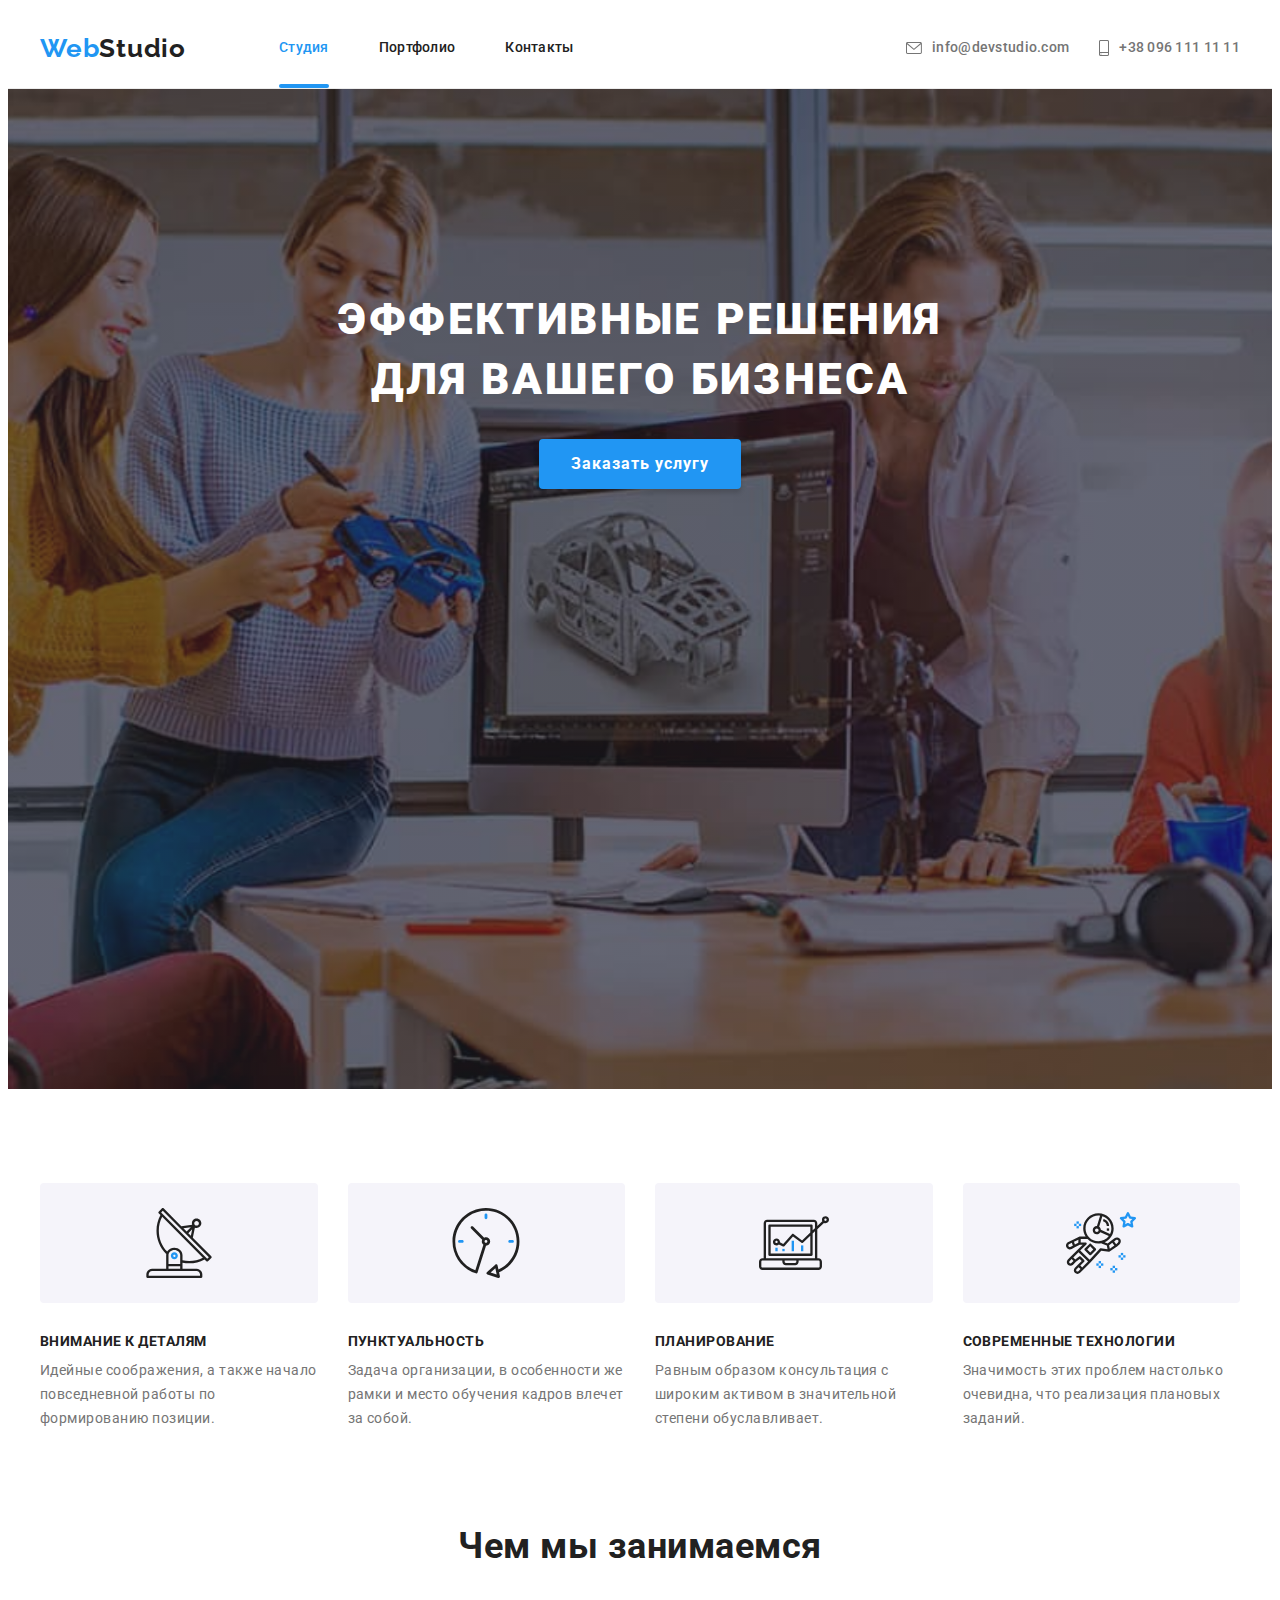
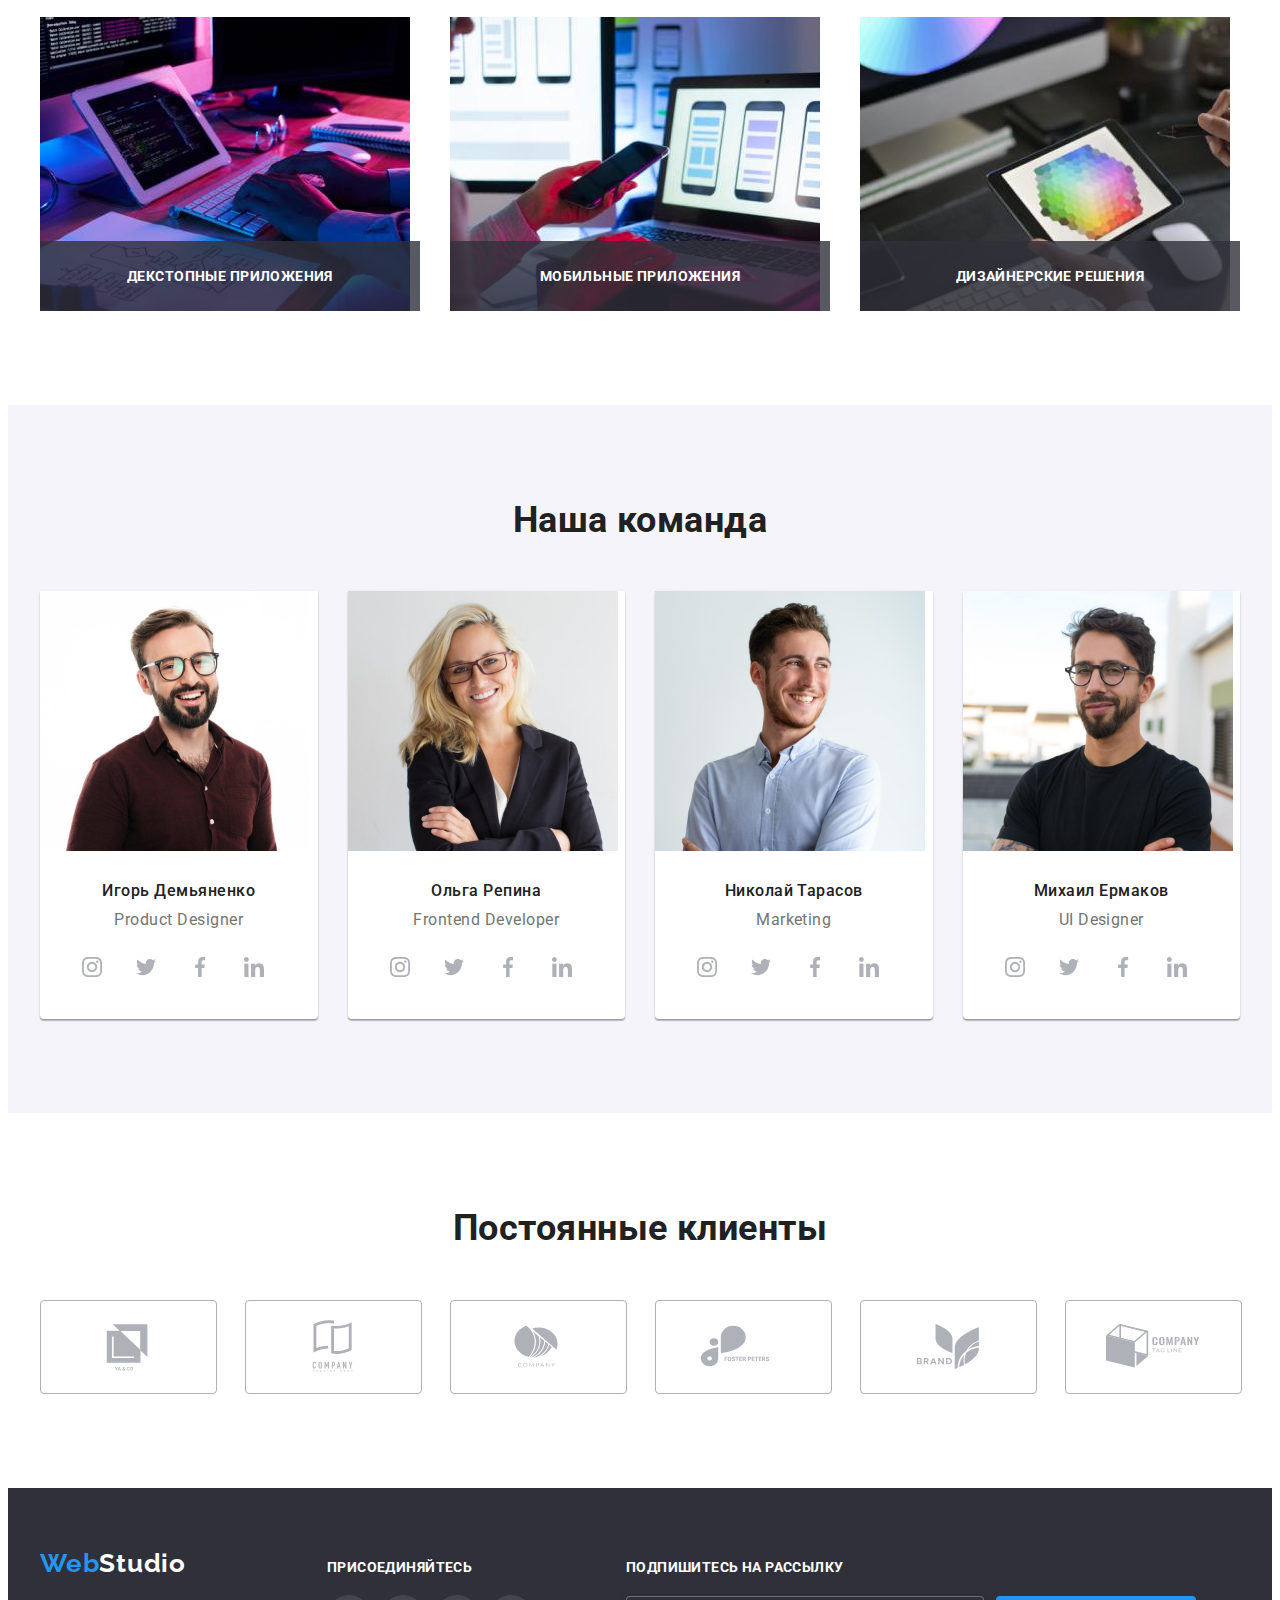
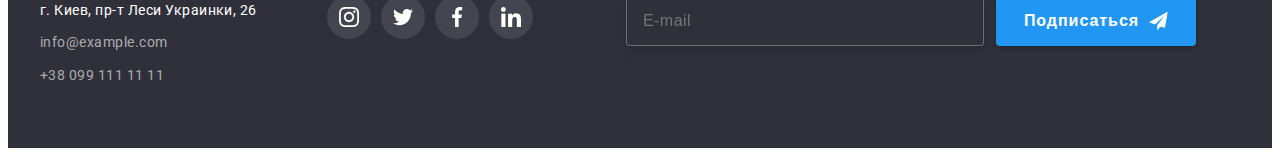
==== index.html @ 22ef7f74 "Start version" ====
<!DOCTYPE html>
<html lang="ru">
  <head>
    <meta charset="UTF-8" />
    <meta http-equiv="X-UA-Compatible" content="IE=edge" />
    <meta name="viewport" content="width=device-width, initial-scale=1.0" />
    <title>Студия</title>
    <link rel="preconnect" href="https://fonts.gstatic.com" />
    <link
      href="https://fonts.googleapis.com/css2?family=Raleway:wght@700&family=Roboto:wght@400;500;700;900&display=swap"
      rel="stylesheet"
    />
    <link
      rel="stylesheet"
      href="https://cdnjs.cloudflare.com/ajax/libs/modern-normalize/1.0.0/modern-normalize.min.css"
      integrity="sha512-ISS7cAi1PEhQ8jnbJpJZMd29NlhNj4AWYyLOSp2CE/CsHxTCu+r+t0D2yoJudVrd0/8fTVPUVDzY5Tvli75u/g=="
      crossorigin="anonymous"
    />
    <link rel="stylesheet" href="./css/main.min.css" />
  </head>
  <body>
    <!-- HEADER -->
    <header class="header">
      <div class="container header__content">
        <nav class="site-nav">
          <a class="logo link" href=""
            >Web<span class="header__logo">Studio</span></a
          >
          <ul class="site-nav__menu list">
            <li class="site-nav__item">
              <a class="site-nav__link link current" href="./index.html"
                >Студия</a
              >
            </li>
            <li class="site-nav__item">
              <a class="site-nav__link link" href="./portfolio.html"
                >Портфолио</a
              >
            </li>
            <li class="site-nav__item">
              <a class="site-nav__link link" href="">Контакты</a>
            </li>
          </ul>
        </nav>
        <ul class="contact list">
          <li class="contact__item">
            <a class="contact__link link" href="mailto:info@devstudio.com">
              <svg class="contact__icon" width="16" height="12">
                <use href="./images/icons.svg#envelope"></use>
              </svg>
              info@devstudio.com</a
            >
          </li>
          <li class="contact__item">
            <a class="contact__link link" href="tel:+380961111111"
              ><svg class="contact__icon" width="10" height="16">
                <use href="./images/icons.svg#smartphone"></use>
              </svg>
              +38 096 111 11 11</a
            >
          </li>
        </ul>
      </div>
    </header>
    <main>
      <!-- HERO -->
      <section class="hero">
        <!-- <div class="container hero-container"> -->
        <h1 class="hero__title">Эффективные решения для вашего бизнеса</h1>
        <button class="hero__button" type="button" data-modal-open>
          Заказать услугу
        </button>
      </section>
      <!-- FEATURES -->
      <section class="features">
        <div class="container">
          <h2 class="visually-hidden">Особенности</h2>
          <ul class="features__list list">
            <li class="features__item">
              <div class="features__icon">
                <svg class="" width="70" height="70">
                  <use href="./images/icons.svg#antenna"></use>
                </svg>
              </div>
              <h3 class="features__title">Внимание к деталям</h3>
              <p class="features__description">
                Идейные соображения, а также начало повседневной работы по
                формированию позиции.
              </p>
            </li>
            <li class="features__item">
              <div class="features__icon">
                <svg class="" width="70" height="70">
                  <use href="./images/icons.svg#clock"></use>
                </svg>
              </div>
              <h3 class="features__title">Пунктуальность</h3>
              <p class="features__description">
                Задача организации, в особенности же рамки и место обучения
                кадров влечет за собой.
              </p>
            </li>
            <li class="features__item">
              <div class="features__icon">
                <svg class="" width="70" height="70">
                  <use href="./images/icons.svg#diagram"></use>
                </svg>
              </div>
              <h3 class="features__title">Планирование</h3>
              <p class="features__description">
                Равным образом консультация с широким активом в значительной
                степени обуславливает.
              </p>
            </li>
            <li class="features__item">
              <div class="features__icon">
                <svg class="" width="70" height="70">
                  <use href="./images/icons.svg#astronaut"></use>
                </svg>
              </div>
              <h3 class="features__title">Современные технологии</h3>
              <p class="features__description">
                Значимость этих проблем настолько очевидна, что реализация
                плановых заданий.
              </p>
            </li>
          </ul>
        </div>
      </section>
      <!-- WE-CAN-DO -->
      <section class="work section">
        <div class="container">
          <h2 class="section__title">Чем мы занимаемся</h2>
          <ul class="work__list list">
            <li class="work__item">
              <img
                src="./images/we-can-do/do-desktop-img.jpg"
                alt="Создаем декстопные приложения"
                width="370"
                height="294"
              />
              <p class="work__title">Декстопные приложения</p>
            </li>
            <li class="work__item">
              <img
                src="./images/we-can-do/do-mobile-img.jpg"
                alt="Создаем мобильные приложения"
                width="370"
                height="294"
              />
              <p class="work__title">Мобильные приложения</p>
            </li>
            <li class="work__item">
              <img
                src="./images/we-can-do/do-design-img.jpg"
                alt="Предлагаем и реализуем дизайнерские решения"
                width="370"
                height="294"
              />
              <p class="work__title">Дизайнерские решения</p>
            </li>
          </ul>
        </div>
      </section>
      <!-- TEAM -->
      <section class="team section">
        <div class="container">
          <h2 class="section__title">Наша команда</h2>
          <ul class="team__list list">
            <li class="team__card">
              <img
                class="team__photo"
                src="./images/team/ihor.jpg"
                alt=""
                width="270"
                height="260"
              />
              <div class="team__description">
                <h3 class="team__name">Игорь Демьяненко</h3>
                <p class="team__occupation" lang="en">Product Designer</p>
                <ul class="team__contacts list">
                  <li class="team__contacts-item">
                    <a class="team__contacts-link" href="">
                      <svg class="social-icon" width="20" height="20">
                        <use href="./images/icons.svg#instagram"></use>
                      </svg>
                    </a>
                  </li>
                  <li class="team__contacts-item">
                    <a class="team__contacts-link" href="">
                      <svg class="social-icon" width="20" height="20">
                        <use href="./images/icons.svg#twitter"></use>
                      </svg>
                    </a>
                  </li>
                  <li class="team__contacts-item">
                    <a class="team__contacts-link" href="">
                      <svg class="social-icon" width="20" height="20">
                        <use href="./images/icons.svg#facebook"></use>
                      </svg>
                    </a>
                  </li>
                  <li class="team__contacts-item">
                    <a class="team__contacts-link" href="">
                      <svg class="social-icon" width="20" height="20">
                        <use href="./images/icons.svg#linkedin"></use>
                      </svg>
                    </a>
                  </li>
                </ul>
              </div>
            </li>
            <li class="team__card">
              <img
                class="team__photo"
                src="./images/team/olha.jpg"
                alt=""
                width="270"
                height="260"
              />
              <div class="team__description">
                <h3 class="team__name">Ольга Репина</h3>
                <p class="team__occupation" lang="en">Frontend Developer</p>
                <ul class="team__contacts list">
                  <li class="team__contacts-item">
                    <a class="team__contacts-link" href="">
                      <svg class="social-icon" width="20" height="20">
                        <use href="./images/icons.svg#instagram"></use>
                      </svg>
                    </a>
                  </li>
                  <li class="team__contacts-item">
                    <a class="team__contacts-link" href="">
                      <svg class="social-icon" width="20" height="20">
                        <use href="./images/icons.svg#twitter"></use>
                      </svg>
                    </a>
                  </li>
                  <li class="team__contacts-item">
                    <a class="team__contacts-link" href="">
                      <svg class="social-icon" width="20" height="20">
                        <use href="./images/icons.svg#facebook"></use>
                      </svg>
                    </a>
                  </li>
                  <li class="team__contacts-item">
                    <a class="team__contacts-link" href="">
                      <svg class="social-icon" width="20" height="20">
                        <use href="./images/icons.svg#linkedin"></use>
                      </svg>
                    </a>
                  </li>
                </ul>
              </div>
            </li>
            <li class="team__card">
              <img
                class="team__photo"
                src="./images/team/mykola.jpg"
                alt=""
                width="270"
                height="260"
              />
              <div class="team__description">
                <h3 class="team__name">Николай Тарасов</h3>
                <p class="team__occupation" lang="en">Marketing</p>
                <ul class="team__contacts list">
                  <li class="team__contacts-item">
                    <a class="team__contacts-link" href="">
                      <svg class="social-icon" width="20" height="20">
                        <use href="./images/icons.svg#instagram"></use>
                      </svg>
                    </a>
                  </li>
                  <li class="team__contacts-item">
                    <a class="team__contacts-link" href="">
                      <svg class="social-icon" width="20" height="20">
                        <use href="./images/icons.svg#twitter"></use>
                      </svg>
                    </a>
                  </li>
                  <li class="team__contacts-item">
                    <a class="team__contacts-link" href="">
                      <svg class="social-icon" width="20" height="20">
                        <use href="./images/icons.svg#facebook"></use>
                      </svg>
                    </a>
                  </li>
                  <li class="team__contacts-item">
                    <a class="team__contacts-link" href="">
                      <svg class="social-icon" width="20" height="20">
                        <use href="./images/icons.svg#linkedin"></use>
                      </svg>
                    </a>
                  </li>
                </ul>
              </div>
            </li>
            <li class="team__card">
              <img
                class="team__photo"
                src="./images/team/mykhailo.jpg"
                alt=""
                width="270"
                height="260"
              />
              <div class="team__description">
                <h3 class="team__name">Михаил Ермаков</h3>
                <p class="team__occupation" lang="en">UI Designer</p>
                <ul class="team__contacts list">
                  <li class="team__contacts-item">
                    <a class="team__contacts-link" href="">
                      <svg class="social-icon" width="20" height="20">
                        <use href="./images/icons.svg#instagram"></use>
                      </svg>
                    </a>
                  </li>
                  <li class="team__contacts-item">
                    <a class="team__contacts-link" href="">
                      <svg class="social-icon" width="20" height="20">
                        <use href="./images/icons.svg#twitter"></use>
                      </svg>
                    </a>
                  </li>
                  <li class="team__contacts-item">
                    <a class="team__contacts-link" href="">
                      <svg class="social-icon" width="20" height="20">
                        <use href="./images/icons.svg#facebook"></use>
                      </svg>
                    </a>
                  </li>
                  <li class="team__contacts-item">
                    <a class="team__contacts-link" href="">
                      <svg class="social-icon" width="20" height="20">
                        <use href="./images/icons.svg#linkedin"></use>
                      </svg>
                    </a>
                  </li>
                </ul>
              </div>
            </li>
          </ul>
        </div>
      </section>
      <!-- CLIENTS -->
      <section class="clients section">
        <div class="container">
          <h2 class="section__title">Постоянные клиенты</h2>
          <ul class="clients__list list">
            <li class="clients__item">
              <a class="clients__link link" href="">
                <svg class="clients__icon" width="106" height="60">
                  <use href="./images/icons.svg#logo-company-01"></use>
                </svg>
              </a>
            </li>
            <li class="clients__item">
              <a class="clients__link" href="">
                <svg class="clients__icon" width="106" height="60">
                  <use href="./images/icons.svg#logo-company-02"></use>
                </svg>
              </a>
            </li>
            <li class="clients__item">
              <a class="clients__link" href="">
                <svg class="clients__icon" width="106" height="60">
                  <use href="./images/icons.svg#logo-company-03"></use>
                </svg>
              </a>
            </li>
            <li class="clients__item">
              <a class="clients__link" href="">
                <svg class="clients__icon" width="106" height="60">
                  <use href="./images/icons.svg#logo-company-04"></use>
                </svg>
              </a>
            </li>
            <li class="clients__item">
              <a class="clients__link" href="">
                <svg class="clients__icon" width="106" height="60">
                  <use href="./images/icons.svg#logo-company-05"></use>
                </svg>
              </a>
            </li>
            <li class="clients__item">
              <a class="clients__link" href="">
                <svg class="clients__icon" width="106" height="60">
                  <use href="./images/icons.svg#logo-company-06"></use>
                </svg>
              </a>
            </li>
          </ul>
        </div>
      </section>
    </main>
    <!-- FOOTER -->
    <footer class="footer">
      <div class="container footer__content">
        <div>
          <a class="logo link" href=""
            >Web<span class="footer__logo">Studio</span></a
          >
          <address class="address">
            <ul class="address__list list">
              <li class="address__item">
                <a
                  class="address__link link"
                  href="https://goo.gl/maps/wgr6GUmjGmvgYC6Z8"
                  target="_blank"
                  rel="noopener noreferrer"
                  >г. Киев, пр-т Леси Украинки, 26</a
                >
              </li>
              <li class="address__item">
                <a class="address__mail link" href="mailto:info@devstudio.com"
                  >info@example.com</a
                >
              </li>
              <li class="address__item">
                <a class="address__phone link" href="tel:+380991111111"
                  >+38 099 111 11 11</a
                >
              </li>
            </ul>
          </address>
        </div>
        <div class="join">
          <h2 class="join__title">присоединяйтесь</h2>
          <ul class="join__list list">
            <li class="join__item">
              <a class="join__link link" href="">
                <svg class="social-icon" width="20" height="20">
                  <use href="./images/icons.svg#instagram"></use>
                </svg>
              </a>
            </li>
            <li class="join__item">
              <a class="join__link link" href="">
                <svg class="social-icon" width="20" height="20">
                  <use href="./images/icons.svg#twitter"></use>
                </svg>
              </a>
            </li>
            <li class="join__item">
              <a class="join__link link" href="">
                <svg class="social-icon" width="20" height="20">
                  <use href="./images/icons.svg#facebook"></use>
                </svg>
              </a>
            </li>
            <li class="join__item">
              <a class="join__link link" href="">
                <svg class="social-icon" width="20" height="20">
                  <use href="./images/icons.svg#linkedin"></use>
                </svg>
              </a>
            </li>
          </ul>
        </div>
        <form class="subscribe" action="#">
          <label class="subscribe__title" for="input-email"
            >Подпишитесь на рассылку</label
          >
          <div class="subscribe__form">
            <input
              class="subscribe__input"
              type="email"
              id="input-email"
              name="email"
              placeholder="E-mail"
            />
            <button class="subscribe__button" type="submit">
              Подписаться
              <svg class="subscribe__icon" width="24" height="24">
                <use href="./images/icons.svg#send"></use>
              </svg>
            </button>
          </div>
        </form>
      </div>
    </footer>
    <div class="backdrop is-hidden" data-modal>
      <div class="modal">
        <button class="modal__close-btn" type="button" data-modal-close>
          <svg class="close-icon" width="18" height="18">
            <use href="./images/icons.svg#close"></use>
          </svg>
        </button>
        <form class="modal-form">
          <p class="modal-form__title">
            Оставьте свои данные, мы вам перезвоним
          </p>
          <div class="modal-form__inputs">
            <label class="modal-form__field">
              <span class="modal-form__label">Имя</span>
              <span class="modal-form__item">
                <input class="modal-form__input" type="text" name="name" />
                <svg class="modal-form__icon" width="18" height="18">
                  <use href="./images/icons.svg#person"></use>
                </svg>
              </span>
            </label>

            <label class="modal-form__field">
              <span class="modal-form__label">Телефон</span>
              <span class="modal-form__item">
                <input class="modal-form__input" type="tel" name="phome" />
                <svg class="modal-form__icon" width="18" height="18">
                  <use href="./images/icons.svg#phone"></use>
                </svg>
              </span>
            </label>

            <label class="modal-form__field">
              <span class="modal-form__label">Почта</span>
              <span class="modal-form__item">
                <input class="modal-form__input" type="email" name="email" />
                <svg class="modal-form__icon" width="18" height="18">
                  <use href="./images/icons.svg#email"></use>
                </svg>
              </span>
            </label>

            <div class="modal-form__comment">
              <label class="modal-form__label" for="comment">Комментарий</label>
              <textarea
                class="modal-form__textarea"
                name="comment"
                id="comment"
                placeholder="Введите текст"
              ></textarea>
            </div>

            <label class="modal-form__confirm">
              <input
                class="modal-form__checkbox visually-hidden"
                type="checkbox"
                name="confirm"
              />
              <span class="modal-form__checkbox-icon"></span>
              <span class="modal-form__conditions"
                >Соглашаюсь с рассылкой и принимаю
                <a href="">Условия договора</a>
              </span>
            </label>

            <button class="modal-form__button" type="submit">Отправить</button>
          </div>
        </form>
      </div>
    </div>
    <script src="./js/modal.js"></script>
  </body>
</html>
---- css/main.min.css ----
.visually-hidden{position:absolute;width:1px;height:1px;margin:-1px;border:0;padding:0;white-space:nowrap;clip-path:inset(100%);clip:rect(0 0 0 0);overflow:hidden}h1,h2,h3,h4,h5,h6,p{margin-top:0;margin-bottom:0}ul,ol{margin-top:0;margin-bottom:0;padding-left:0}img{display:block}.list{list-style:none}.link{text-decoration:none}body{font-family:"Roboto",sans-serif;background-color:#fff;letter-spacing:0.03em;color:#fff}.container{width:1200px;padding-left:15px;padding-right:15px;margin:0 auto}.section{padding-top:94px;padding-bottom:94px}.social-icon{fill:currentColor}.section__title{font-weight:700;font-size:36px;line-height:1.17;text-align:center;margin:0 0 50px 0;width:100%;color:#212121}.backdrop{position:fixed;top:0;left:0;opacity:1;background-color:rgba(0,0,0,0.2);width:100%;height:100%;transition:opacity 250ms cubic-bezier(0.4, 0, 0.2, 1),visibility 250ms cubic-bezier(0.4, 0, 0.2, 1)}.backdrop.is-hidden{visibility:hidden;opacity:0;pointer-events:none}.backdrop.is-hidden .modal{transform:translate(-50%, -50%) scale(0.5)}.backdrop.is-hidden .modal__close-btn{transform:scale(0.5)}.logo{font-family:"Raleway",sans-serif;font-weight:700;font-size:26px;line-height:1.19;letter-spacing:0.03em;color:#2196f3}.header__logo{color:#212121}.footer__logo{color:#fff}.modal{position:relative;top:50%;left:50%;background-color:#fff;width:528px;height:581px;box-shadow:0px 1px 3px rgba(0,0,0,0.12),0px 1px 1px rgba(0,0,0,0.14),0px 2px 1px rgba(0,0,0,0.2);border-radius:4px;border:1px solid rgba(0,0,0,0.1);transform:translate(-50%, -50%) scale(1.1);transition:opacity 250ms cubic-bezier(0.4, 0, 0.2, 1),transform 250ms cubic-bezier(0.4, 0, 0.2, 1)}.modal__close-btn{position:absolute;top:8px;right:8px;display:flex;justify-content:center;align-items:center;background-color:#fff;width:30px;height:30px;border-radius:50%;border:1px solid rgba(0,0,0,0.1);cursor:pointer;padding:0;margin:0;transform:scale(1);transition:transform 250ms cubic-bezier(0.4, 0, 0.2, 1)}.modal__close-btn:hover,.modal__close-btn:hover .close-icon{color:#2196f3}.close-icon{fill:currentColor;transition:color 250ms cubic-bezier(0.4, 0, 0.2, 1)}.modal-form{background:#fff;height:581px;padding:40px;box-shadow:0px 1px 3px rgba(0,0,0,0.12),0px 1px 1px rgba(0,0,0,0.14),0px 2px 1px rgba(0,0,0,0.2);border-radius:4px}.modal-form__conditions>a{color:#2196f3}.modal-form__title{font-weight:700;font-size:20px;line-height:1.17;text-align:center;letter-spacing:0.03em;color:#212121;margin-bottom:12px}.modal-form__inputs{display:flex;flex-direction:column}.modal-form__field{margin-bottom:10px}.modal-form__label{display:block;font-size:12px;line-height:1.17;color:#757575;letter-spacing:0.01em;margin-bottom:4px}.modal-form__item{position:relative}.modal-form__item:focus-within>.modal-form__input{border:1px solid #2196f3}.modal-form__input{border:1px solid rgba(33,33,33,0.2);box-sizing:border-box;border-radius:4px;width:100%;height:40px;padding:12px 12px 12px 42px;color:#757575;outline:#2196f3;transition:border 250ms cubic-bezier(0.4, 0, 0.2, 1)}.modal-form__icon{position:absolute;left:12px;top:50%;transform:translateY(-50%);fill:#212121;transition:fill 250ms cubic-bezier(0.4, 0, 0.2, 1)}.modal-form__item:focus-within>.modal-form__icon{fill:#2196f3}.modal-form__comment{margin-bottom:20px}.modal-form__comment:focus-within>.modal-form__textarea{border:1px solid #2196f3}.modal-form__textarea{color:#757575;width:448px;height:120px;border:1px solid rgba(33,33,33,0.2);box-sizing:border-box;border-radius:4px;resize:none;outline:#2196f3;padding:12px 16px;transition:border 250ms cubic-bezier(0.4, 0, 0.2, 1)}.modal-form__confirm{display:flex;align-items:center;font-size:14px;line-height:1.71;color:#757575;letter-spacing:0.03em;margin-bottom:30px;cursor:pointer;transition:color 250ms cubic-bezier(0.4, 0, 0.2, 1)}.modal-form__checkbox-icon{display:inline-block;width:16px;height:16px;color:#212121;border:2px solid currentColor;border-radius:4px;margin-left:14px;margin-right:7px;transition:color 250ms cubic-bezier(0.4, 0, 0.2, 1)}.modal-form__checkbox:checked+.modal-form__checkbox-icon{background-image:url("../images/check.svg");background-color:#2196f3;background-size:contain;background-origin:padding-box;border-color:#2196f3;transition:background-color 250ms cubic-bezier(0.4, 0, 0.2, 1)}.modal-form__checkbox:focus+.modal-form__checkbox-icon,.modal-form__confirm:focus>.modal-form__checkbox-icon,.modal-form__confirm:hover>.modal-form__checkbox-icon{cursor:pointer;color:#2196f3}.modal-form__button{background-color:#2196f3;color:#fff;width:200px;padding:10px 56px;margin:0 auto;font-size:16px;line-height:1.875;letter-spacing:0.06em;border:none;box-shadow:0px 4px 4px rgba(0,0,0,0.15);border-radius:4px;transition:background-color 250ms cubic-bezier(0.4, 0, 0.2, 1)}.modal-form__button:focus,.modal-form__button:hover{cursor:pointer;background-color:#188ce8}.header{border-bottom:1px solid #ececec}.header__content{display:flex;align-items:center;justify-content:space-between}.site-nav{display:flex;align-items:center}.site-nav__menu{display:flex;align-items:center;justify-content:space-between;margin-left:93px}.site-nav__item:not(:last-child){margin-right:50px}.site-nav__link{position:relative;display:block;font-weight:500;font-size:14px;line-height:1.14;letter-spacing:0.02em;color:#212121;padding:32px 0;transition:color 250ms cubic-bezier(0.4, 0, 0.2, 1)}.site-nav__link:hover,.site-nav__link:focus{color:#2196f3}.site-nav__menu .link.current{color:#2196f3}.site-nav__menu .link.current::after{content:"";position:absolute;left:0;bottom:0;display:block;width:100%;height:4px;background-color:#2196f3;border-radius:2px}.contact{display:flex;padding:0}.contact__item:not(:last-child){margin-right:30px}.contact__icon{fill:currentColor;margin-right:10px}.contact__link{display:inline-flex;align-items:center;font-weight:500;font-size:14px;line-height:1.14;letter-spacing:0.02em;color:#757575;padding:32px 0;transition:color 250ms cubic-bezier(0.4, 0, 0.2, 1)}.contact__link:hover,.contact__link:focus{color:#2196f3}.hero{background-image:linear-gradient(to top, rgba(47,48,58,0.4), rgba(47,48,58,0.4)),url(../images/hero/hero-bg.jpg);background-repeat:no-repeat;background-position:center;background-color:#2f303a;max-width:1600px;height:600px;text-align:center;padding-top:200px;padding-bottom:200px;background-size:cover;margin:0 auto 0 auto}.hero__title{font-weight:900;font-size:44px;line-height:1.364;letter-spacing:0.06em;text-transform:uppercase;margin:0 auto 30px auto;max-width:696px}.hero__button{font-family:inherit;font-weight:700;font-size:16px;line-height:1.88;letter-spacing:0.06em;color:#fff;background-color:#2196f3;cursor:pointer;border:none;box-shadow:0px 4px 4px rgba(0,0,0,0.15);border-radius:4px;padding:10px 32px;transition:background-color 250ms cubic-bezier(0.4, 0, 0.2, 1)}.hero__button:hover,.hero__button:focus{color:#fff;background-color:#188ce8}.features{padding-top:94px;padding-bottom:47px}.features__list{display:flex}.features__icon{display:flex;background-color:#f5f4fa;border-radius:4px;justify-content:center;align-items:center;height:120px;margin-bottom:30px}.features__item{width:calc((100% - 3 * 30px) / 4)}.features__item:not(:last-child){margin-right:30px}.features__title{font-weight:700;font-size:14px;line-height:1.17;text-transform:uppercase;color:#212121;margin-bottom:10px}.features__description{font-size:14px;line-height:1.71;color:#757575}.work{padding-top:47px}.work__list{display:flex}.work__item{position:relative;width:calc((100% - 2 * 30px) / 3)}.work__item:not(:last-child){margin-right:30px}.work__title{position:absolute;left:0;bottom:0;display:flex;align-items:center;justify-content:center;font-weight:700;font-size:14px;line-height:1.17;letter-spacing:0.03em;text-transform:uppercase;color:#fff;background-color:rgba(47,48,58,0.8);width:100%;height:70px}.team{background-color:#f5f4fa}.team__list{display:flex;flex-wrap:wrap;margin-right:calc(-1 * 30px);margin-bottom:calc(-1 * 30px)}.team__card{text-align:center;flex-basis:calc(100% / 4 - 30px);margin-right:30px;margin-bottom:30px;background:#fff;box-shadow:0px 1px 3px rgba(0,0,0,0.12),0px 1px 1px rgba(0,0,0,0.14),0px 2px 1px rgba(0,0,0,0.2);border-radius:0 0 4px 4px}.team__description{padding:30px}.team__name{font-weight:500;font-size:16px;line-height:1.19;margin:0 0 10px 0;color:#212121}.team__occupation{font-size:16px;line-height:1.19;color:#757575;margin-bottom:16px}.team__contacts{display:flex;align-items:center}.team__contacts-item:not(:last-child){margin-right:10px}.team__contacts-link{display:flex;align-items:center;justify-content:center;color:#afb1b8;width:44px;height:44px;border-radius:50%;transition:color 250ms cubic-bezier(0.4, 0, 0.2, 1),background-color 250ms cubic-bezier(0.4, 0, 0.2, 1)}.team__contacts-link:focus,.team__contacts-link:hover{color:#fff;background-color:#2196f3}.clients__list{display:flex;margin-right:calc(-1 * 30px);margin-bottom:calc(-1 * 30px)}.clients__item{box-sizing:border-box;background-color:#fff;text-align:center;font-size:16px;letter-spacing:0.03em;line-height:1.19;color:#afb1b8;flex-basis:calc(100% / 6 - 30px);border-radius:4px;margin-right:30px;margin-bottom:30px}.clients__item:focus,.clients__item:active,.clients__item:hover{color:#2196f3}.clients__icon{fill:currentColor}.clients__link{display:flex;justify-content:center;align-items:center;color:currentColor;border:1px solid currentColor;border-radius:4px;width:100%;height:92px;transition:color 250ms cubic-bezier(0.4, 0, 0.2, 1)}.clients__link:focus,.clients__link:active{color:#2196f3}.filter{display:flex;justify-content:center;padding-left:0;padding-right:0;margin-top:0;margin-right:-8px;margin-bottom:50px}.filter__item{margin-right:8px}.filter__btn{display:block;text-align:center;flex-wrap:wrap;padding:6px 22px;font-family:inherit;font-weight:500;font-size:16px;line-height:1.63;letter-spacing:0.03em;color:#212121;background-color:#f5f4fa;cursor:pointer;border:none;border-radius:4px;transition:color 250ms cubic-bezier(0.4, 0, 0.2, 1),background-color 250ms cubic-bezier(0.4, 0, 0.2, 1),box-shadow 250ms cubic-bezier(0.4, 0, 0.2, 1)}.filter__btn:hover,.filter__btn:focus{color:#fff;background-color:#2196f3;box-shadow:0px 3px 1px rgba(0,0,0,0.1),0px 1px 2px rgba(0,0,0,0.08),0px 2px 2px rgba(0,0,0,0.12)}.projects{display:flex;flex-wrap:wrap;margin-right:calc(-1 * 30px);margin-bottom:calc(-1 * 30px)}.projects__item{flex-basis:calc(100% / 9 - 30px);margin-right:30px;margin-bottom:30px;background-color:#fff;transition:box-shadow 250ms cubic-bezier(0.4, 0, 0.2, 1)}.projects__item:focus,.projects__item:active,.projects__item:hover{box-shadow:0px 1px 1px rgba(0,0,0,0.1),0px 4px 4px rgba(0,0,0,0.08),1px 4px 6px rgba(0,0,0,0.12);border-radius:4px}.projects__description{padding:20px 24px;border-left:1px solid #ececec;border-bottom:1px solid #ececec;border-right:1px solid #ececec}.projects__title{font-weight:700;font-size:18px;line-height:2;letter-spacing:0.06em;color:#212121;margin:0 0 4px 0}.projects__specimen{font-size:16px;line-height:1.88;color:#757575}.projects__content:focus,.projects__content:active,.projects__content:hover{box-shadow:0px 1px 1px rgba(0,0,0,0.1),0px 4px 4px rgba(0,0,0,0.08),1px 4px 6px rgba(0,0,0,0.12);border-radius:4px}.projects__content-wrapper{position:relative;overflow:hidden}.overlay{position:absolute;top:0;left:0;opacity:0;background-color:rgba(33,150,243,0.9);color:#fff;font-size:18px;line-height:1.56;letter-spacing:0.03em;overflow:auto;width:100%;height:294px;padding:63px 24px;transform:translateY(100%);transition:transform 250ms cubic-bezier(0.4, 0, 0.2, 1),opacity 250ms cubic-bezier(0.4, 0, 0.2, 1)}.projects__content:hover .overlay{transform:translateY(0%);opacity:1}.footer{background-color:#2f303a;padding-top:60px;padding-bottom:60px}.address__list{margin-top:20px}.address__item:not(:last-child){margin-bottom:9px}.address__link{font-style:normal;font-size:14px;line-height:1.71;color:#fff;transition:color 250ms cubic-bezier(0.4, 0, 0.2, 1)}.address__link:hover,.address__link:focus{color:#2196f3}.address__mail,.address__phone{font-style:normal;font-size:14px;line-height:1.71;color:#ffffff99;transition:color 250ms cubic-bezier(0.4, 0, 0.2, 1)}.address__mail:hover,.address__mail:focus,.address__phone:hover,.address__phone:focus{color:#2196f3}.footer__content{display:flex;align-items:baseline}.join{margin:0 93px 0 70px}.join__title{font-weight:700;font-size:14px;line-height:1.17;letter-spacing:0.03em;text-transform:uppercase;color:#fff;margin-bottom:20px}.join__list{display:flex;align-items:baseline}.join__item:not(:last-child){margin-right:10px}.join__link{align-items:center;justify-content:center;display:flex;background:rgba(255,255,255,0.1);width:44px;height:44px;border-radius:50%;color:#fff;transition:background-color 250ms cubic-bezier(0.4, 0, 0.2, 1)}.join__link:focus,.join__link:hover{background-color:#2196f3}.subscribe__title{font-style:normal;font-weight:700;font-size:14px;line-height:1.17;letter-spacing:0.03em;text-transform:uppercase;color:#fff}.subscribe__form{margin-top:20px;display:flex;align-items:center}.subscribe__input{font-size:16px;line-height:1.25;letter-spacing:0.03em;background-color:#2f303a;color:rgba(255,255,255,0.6);width:358px;height:50px;padding:15px 0 15px 16px;margin-right:12px;border:1px solid rgba(255,255,255,0.3);box-sizing:border-box;filter:drop-shadow(0px 4px 4px rgba(0,0,0,0.15));border-radius:4px;transition:border 250ms cubic-bezier(0.4, 0, 0.2, 1)}.subscribe__input:focus,.subscribe__input:hover{border:1px solid rgba(33,150,243,0.3)}.subscribe__button{display:flex;align-items:center;justify-content:center;font-weight:700;font-size:16px;line-height:1.875;letter-spacing:0.06em;width:200px;height:50px;padding:10px 28px;background-color:#2196f3;border:none;box-shadow:0px 4px 4px 0px rgba(0,0,0,0.15);border-radius:4px;color:#fff;transition:background-color 250ms cubic-bezier(0.4, 0, 0.2, 1)}.subscribe__button:focus,.subscribe__button:hover{background-color:#188ce8;cursor:pointer}.subscribe__icon{fill:currentColor;margin:13px 0 13px 10px}
/*# sourceMappingURL=main.min.css.map */
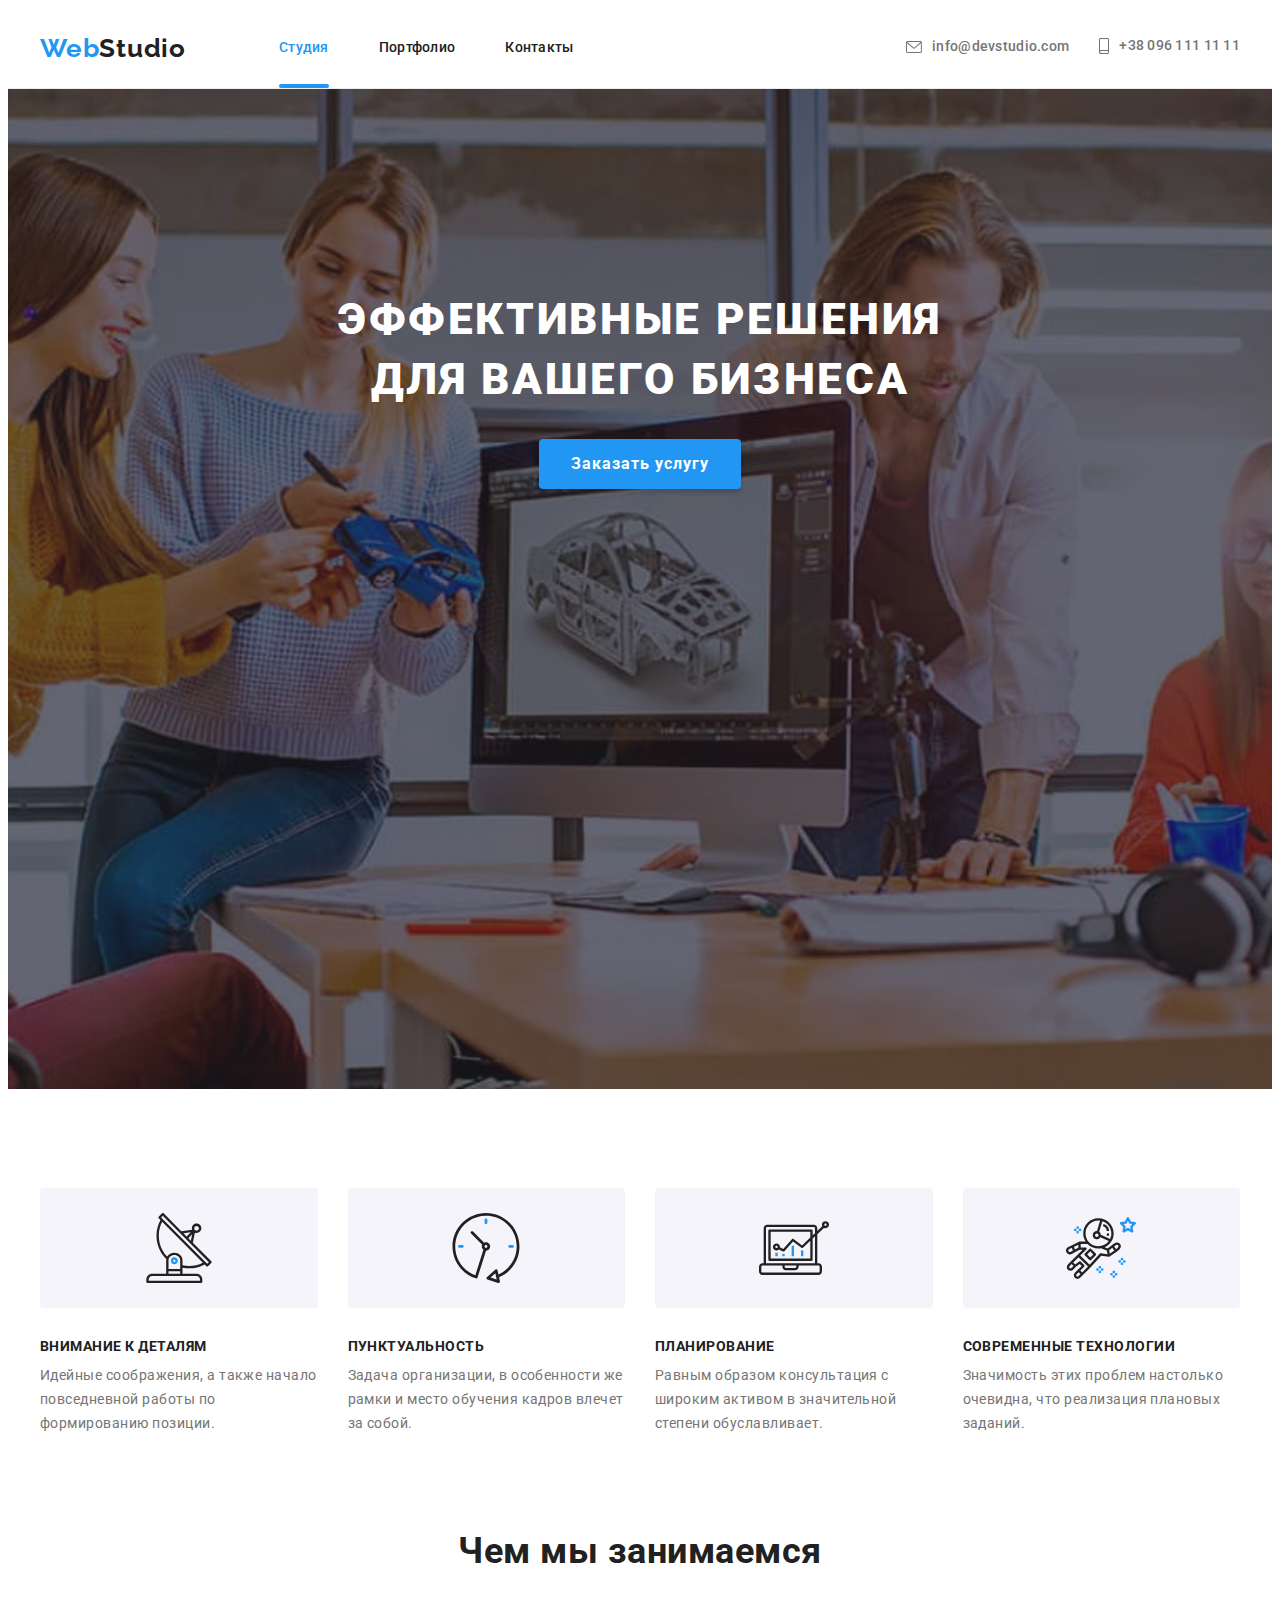
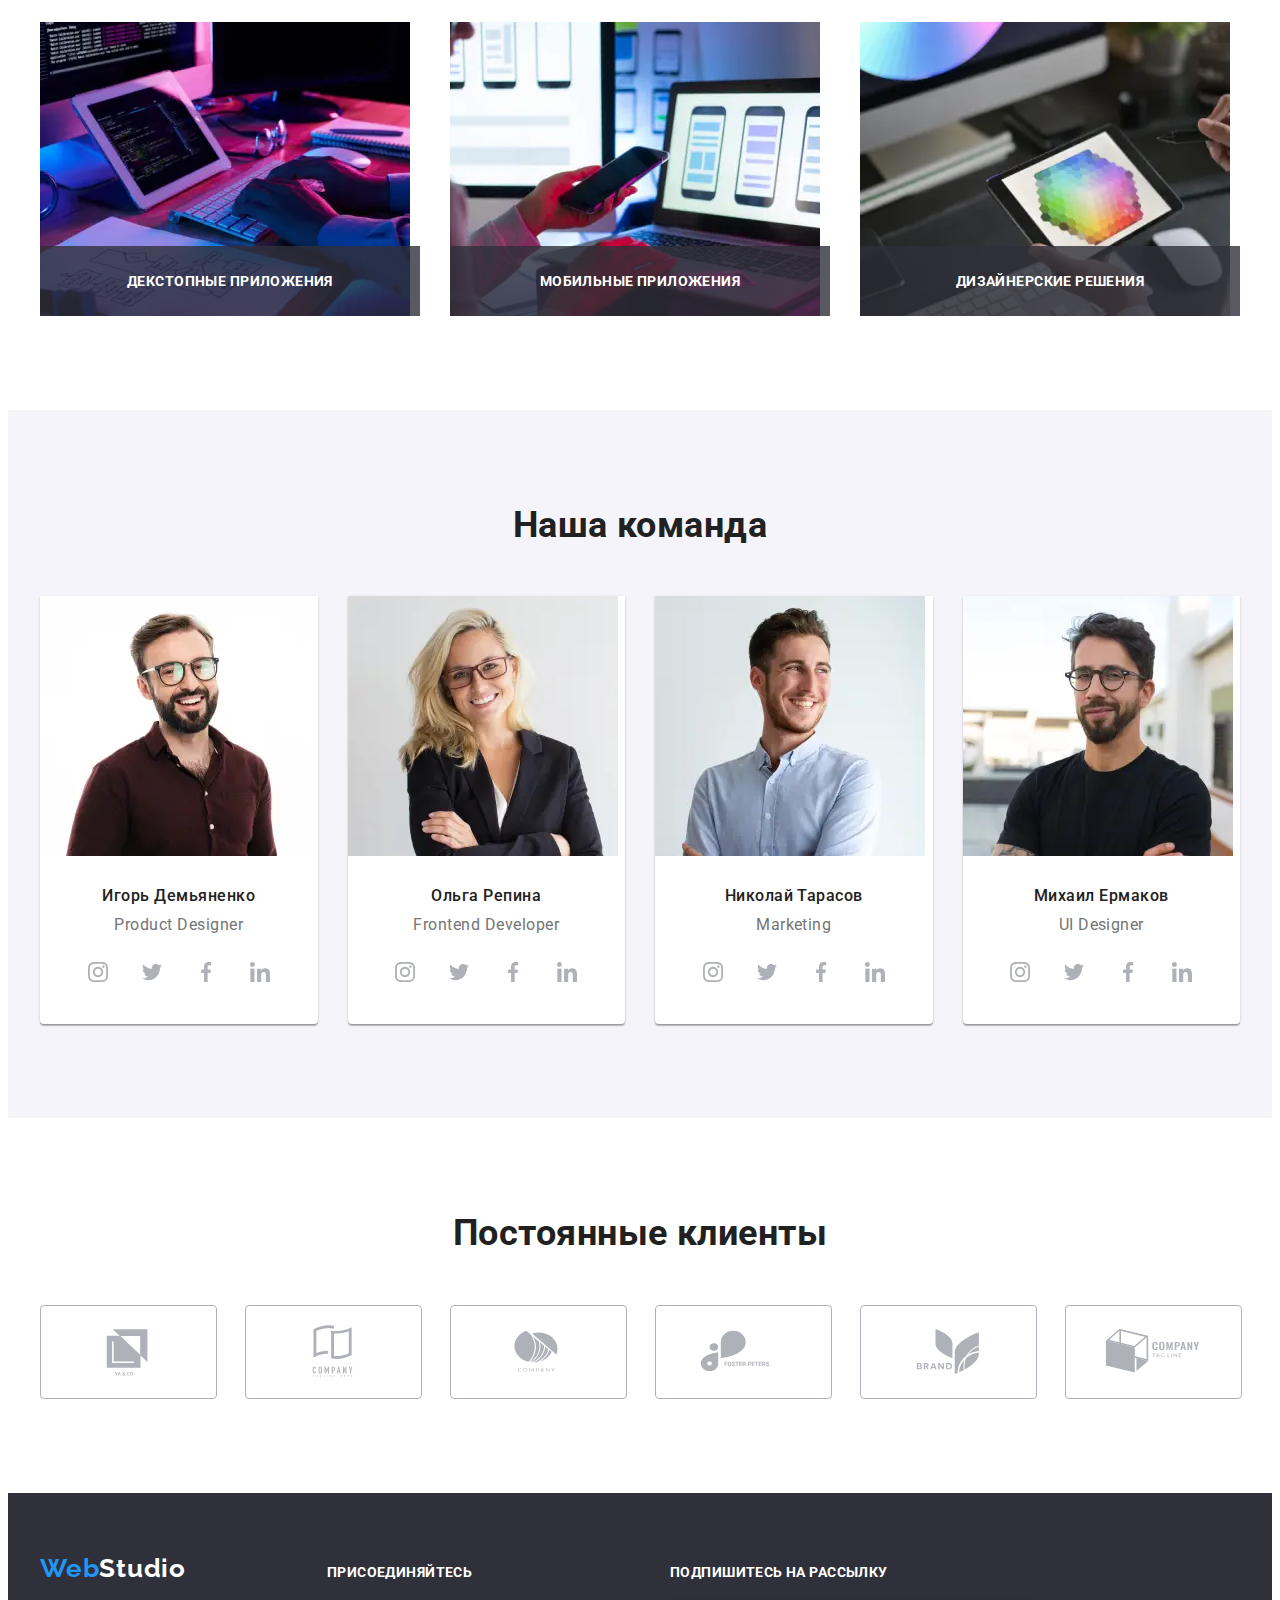
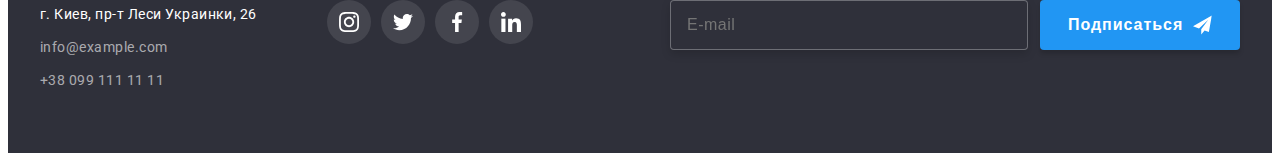
==== commit ab431322: "Done version" ====
--- a/index.html
+++ b/index.html
@@ -45,7 +45,11 @@
         <ul class="contact list">
           <li class="contact__item">
             <a class="contact__link link" href="mailto:info@devstudio.com">
-              <svg class="contact__icon" width="16" height="12">
+              <svg
+                class="contact__icon contact__icon--envelope"
+                width="16"
+                height="12"
+              >
                 <use href="./images/icons.svg#envelope"></use>
               </svg>
               info@devstudio.com</a
@@ -53,13 +57,105 @@
           </li>
           <li class="contact__item">
             <a class="contact__link link" href="tel:+380961111111"
-              ><svg class="contact__icon" width="10" height="16">
+              ><svg
+                class="contact__icon contact__icon--smartphone"
+                width="10"
+                height="16"
+              >
                 <use href="./images/icons.svg#smartphone"></use>
               </svg>
               +38 096 111 11 11</a
             >
           </li>
         </ul>
+        <button
+          class="header__menu-button"
+          type="button"
+          aria-expanded="false"
+          aria-controls="mobile-menu"
+          data-menu-button
+        >
+          <svg
+            class="burger-icon"
+            width="40"
+            height="40"
+            aria-label="Переключатель мобильного меню"
+          >
+            <use href="./images/icons.svg#mobile-menu"></use>
+          </svg>
+        </button>
+        <div class="menu-mobile-window" id="mobile-menu" data-menu>
+          <div class="container menu-mobile-window__container">
+            <button
+              class="menu-mobile-window__close-button"
+              type="button"
+              data-menu-close
+            >
+              <svg
+                class="menu-mobile-window__close-button-icon"
+                width="40"
+                height="40"
+                aria-label="Переключатель мобильного меню"
+              >
+                <use href="./images/icons.svg#cross"></use>
+              </svg>
+            </button>
+            <ul class="menu-mobile list">
+              <li class="menu-mobile__item">
+                <a class="menu-mobile__link link current" href="./index.html"
+                  >Студия</a
+                >
+              </li>
+              <li class="menu-mobile__item">
+                <a
+                  class="link menu__link menu-mobile__link"
+                  href="./portfolio.html"
+                  >Портфолио</a
+                >
+              </li>
+              <li class="menu-mobile__item">
+                <a class="link menu__link menu-mobile__link" href=""
+                  >Контакты</a
+                >
+              </li>
+            </ul>
+            <div>
+              <ul class="menu-mobile-contact list">
+                <li class="menu-mobile-contact__item-phone">
+                  <a
+                    class="menu-mobile-contact__phone link"
+                    href="tel:+380961111111"
+                  >
+                    +38 096 111 11 11
+                  </a>
+                </li>
+                <li class="menu-mobile-contact__item-mail">
+                  <a
+                    class="menu-mobile-contact__mail link"
+                    href="mailto:info@devstudio.com"
+                    lang="en"
+                  >
+                    info@devstudio.com
+                  </a>
+                </li>
+              </ul>
+              <ul class="social-mobile list">
+                <li class="social-mobile__item">
+                  <a href="" class="social-mobile__link link">Instagram</a>
+                </li>
+                <li class="social-mobile__item">
+                  <a href="" class="social-mobile__link link">Twitter</a>
+                </li>
+                <li class="social-mobile__item">
+                  <a href="" class="social-mobile__link link">Facebook</a>
+                </li>
+                <li class="social-mobile__item">
+                  <a href="" class="social-mobile__link link">LinkedIn</a>
+                </li>
+              </ul>
+            </div>
+          </div>
+        </div>
       </div>
     </header>
     <main>
@@ -133,30 +229,72 @@
           <h2 class="section__title">Чем мы занимаемся</h2>
           <ul class="work__list list">
             <li class="work__item">
-              <img
-                src="./images/we-can-do/do-desktop-img.jpg"
-                alt="Создаем декстопные приложения"
-                width="370"
-                height="294"
-              />
+              <picture class="work-picture">
+                <source
+                  srcset="
+                    ./images/desktop/work/work@1x-1_desktop.webp 1x,
+                    ./images/desktop/work/work@2x-1_desktop.webp 2x
+                  "
+                  media="(min-width: 1200px)"
+                  type="image/webp"
+                />
+                <source
+                  srcset="
+                    ./images/desktop/work/work@1x-1_desktop.jpg 1x,
+                    ./images/desktop/work/work@2x-1_desktop.jpg 2x
+                  "
+                  media="(min-width: 1200px)"
+                />
+                <img src="#" alt="Создаем декстопные приложения" />
+              </picture>
+
               <p class="work__title">Декстопные приложения</p>
             </li>
             <li class="work__item">
-              <img
-                src="./images/we-can-do/do-mobile-img.jpg"
-                alt="Создаем мобильные приложения"
-                width="370"
-                height="294"
-              />
+              <picture class="work-picture">
+                <source
+                  srcset="
+                    ./images/desktop/work/work@1x-2_desktop.webp 1x,
+                    ./images/desktop/work/work@2x-2_desktop.webp 2x
+                  "
+                  media="(min-width: 1200px)"
+                  type="image/webp"
+                />
+                <source
+                  srcset="
+                    ./images/desktop/work/work@1x-2_desktop.jpg 1x,
+                    ./images/desktop/work/work@2x-2_desktop.jpg 2x
+                  "
+                  media="(min-width: 1200px)"
+                />
+                <img src="#" alt="Создаем мобильные приложения" />
+              </picture>
+
               <p class="work__title">Мобильные приложения</p>
             </li>
             <li class="work__item">
-              <img
-                src="./images/we-can-do/do-design-img.jpg"
-                alt="Предлагаем и реализуем дизайнерские решения"
-                width="370"
-                height="294"
-              />
+              <picture class="work-picture">
+                <source
+                  srcset="
+                    ./images/desktop/work/work@1x-3_desktop.webp 1x,
+                    ./images/desktop/work/work@2x-3_desktop.webp 2x
+                  "
+                  media="(min-width: 1200px)"
+                  type="image/webp"
+                />
+                <source
+                  srcset="
+                    ./images/desktop/work/work@1x-3_desktop.jpg 1x,
+                    ./images/desktop/work/work@2x-3_desktop.jpg 2x
+                  "
+                  media="(min-width: 1200px)"
+                />
+                <img
+                  src="#"
+                  alt="Предлагаем и реализуем дизайнерские решения"
+                />
+              </picture>
+
               <p class="work__title">Дизайнерские решения</p>
             </li>
           </ul>
@@ -168,13 +306,56 @@
           <h2 class="section__title">Наша команда</h2>
           <ul class="team__list list">
             <li class="team__card">
-              <img
-                class="team__photo"
-                src="./images/team/ihor.jpg"
-                alt=""
-                width="270"
-                height="260"
-              />
+              <picture class="team-picture">
+                <source
+                  srcset="
+                    ./images/desktop/team/team@1x-i_desktop.webp 1x,
+                    ./images/desktop/team/team@2x-i_desktop.webp 2x
+                  "
+                  media="(min-width: 1200px)"
+                  type="image/webp"
+                />
+                <source
+                  srcset="
+                    ./images/tablet/team/team@1x-i_tablet.webp 1x,
+                    ./images/tablet/team/team@2x-i_tablet.webp 2x
+                  "
+                  media="(min-width: 768px)"
+                  type="image/webp"
+                />
+                <source
+                  srcset="
+                    ./images/mobile/team/team@1x-i_mobile.webp 1x,
+                    ./images/mobile/team/team@2x-i_mobile.webp 2x
+                  "
+                  media="(max-width: 767px)"
+                  type="image/webp"
+                />
+
+                <source
+                  srcset="
+                    ./images/desktop/team/team@1x-i_desktop.jpg 1x,
+                    ./images/desktop/team/team@2x-i_desktop.jpg 2x
+                  "
+                  media="(min-width: 1200px)"
+                />
+                <source
+                  srcset="
+                    ./images/tablet/team/team@1x-i_tablet.jpg 1x,
+                    ./images/tablet/team/team@2x-i_tablet.jpg 2x
+                  "
+                  media="(min-width: 768px)"
+                />
+                <source
+                  srcset="
+                    ./images/mobile/team/team@1x-i_mobile.jpg 1x,
+                    ./images/mobile/team/team@2x-i_mobile.jpg 2x
+                  "
+                  media="(max-width: 767px)"
+                />
+                <img class="team__photo" src=".#" alt="Игорь Демьяненко" />
+              </picture>
+
               <div class="team__description">
                 <h3 class="team__name">Игорь Демьяненко</h3>
                 <p class="team__occupation" lang="en">Product Designer</p>
@@ -211,13 +392,56 @@
               </div>
             </li>
             <li class="team__card">
-              <img
-                class="team__photo"
-                src="./images/team/olha.jpg"
-                alt=""
-                width="270"
-                height="260"
-              />
+              <picture class="team-picture">
+                <source
+                  srcset="
+                    ./images/desktop/team/team@1x-o_desktop.webp 1x,
+                    ./images/desktop/team/team@2x-o_desktop.webp 2x
+                  "
+                  media="(min-width: 1200px)"
+                  type="image/webp"
+                />
+                <source
+                  srcset="
+                    ./images/tablet/team/team@1x-o_tablet.webp 1x,
+                    ./images/tablet/team/team@2x-o_tablet.webp 2x
+                  "
+                  media="(min-width: 768px)"
+                  type="image/webp"
+                />
+                <source
+                  srcset="
+                    ./images/mobile/team/team@1x-o_mobile.webp 1x,
+                    ./images/mobile/team/team@2x-o_mobile.webp 2x
+                  "
+                  media="(max-width: 767px)"
+                  type="image/webp"
+                />
+
+                <source
+                  srcset="
+                    ./images/desktop/team/team@1x-o_desktop.jpg 1x,
+                    ./images/desktop/team/team@2x-o_desktop.jpg 2x
+                  "
+                  media="(min-width: 1200px)"
+                />
+                <source
+                  srcset="
+                    ./images/tablet/team/team@1x-o_tablet.jpg 1x,
+                    ./images/tablet/team/team@2x-o_tablet.jpg 2x
+                  "
+                  media="(min-width: 768px)"
+                />
+                <source
+                  srcset="
+                    ./images/mobile/team/team@1x-o_mobile.jpg 1x,
+                    ./images/mobile/team/team@2x-o_mobile.jpg 2x
+                  "
+                  media="(max-width: 767px)"
+                />
+                <img class="team__photo" src=".#" alt="Ольга Репина" />
+              </picture>
+
               <div class="team__description">
                 <h3 class="team__name">Ольга Репина</h3>
                 <p class="team__occupation" lang="en">Frontend Developer</p>
@@ -254,13 +478,56 @@
               </div>
             </li>
             <li class="team__card">
-              <img
-                class="team__photo"
-                src="./images/team/mykola.jpg"
-                alt=""
-                width="270"
-                height="260"
-              />
+              <picture class="team-picture">
+                <source
+                  srcset="
+                    ./images/desktop/team/team@1x-n_desktop.webp 1x,
+                    ./images/desktop/team/team@2x-n_desktop.webp 2x
+                  "
+                  media="(min-width: 1200px)"
+                  type="image/webp"
+                />
+                <source
+                  srcset="
+                    ./images/tablet/team/team@1x-n_tablet.webp 1x,
+                    ./images/tablet/team/team@2x-n_tablet.webp 2x
+                  "
+                  media="(min-width: 768px)"
+                  type="image/webp"
+                />
+                <source
+                  srcset="
+                    ./images/mobile/team/team@1x-n_mobile.webp 1x,
+                    ./images/mobile/team/team@2x-n_mobile.webp 2x
+                  "
+                  media="(max-width: 767px)"
+                  type="image/webp"
+                />
+
+                <source
+                  srcset="
+                    ./images/desktop/team/team@1x-n_desktop.jpg 1x,
+                    ./images/desktop/team/team@2x-n_desktop.jpg 2x
+                  "
+                  media="(min-width: 1200px)"
+                />
+                <source
+                  srcset="
+                    ./images/tablet/team/team@1x-n_tablet.jpg 1x,
+                    ./images/tablet/team/team@2x-n_tablet.jpg 2x
+                  "
+                  media="(min-width: 768px)"
+                />
+                <source
+                  srcset="
+                    ./images/mobile/team/team@1x-n_mobile.jpg 1x,
+                    ./images/mobile/team/team@2x-n_mobile.jpg 2x
+                  "
+                  media="(max-width: 767px)"
+                />
+                <img class="team__photo" src=".#" alt="Николай Тарасов" />
+              </picture>
+
               <div class="team__description">
                 <h3 class="team__name">Николай Тарасов</h3>
                 <p class="team__occupation" lang="en">Marketing</p>
@@ -297,13 +564,56 @@
               </div>
             </li>
             <li class="team__card">
-              <img
-                class="team__photo"
-                src="./images/team/mykhailo.jpg"
-                alt=""
-                width="270"
-                height="260"
-              />
+              <picture class="team-picture">
+                <source
+                  srcset="
+                    ./images/desktop/team/team@1x-m_desktop.webp 1x,
+                    ./images/desktop/team/team@2x-m_desktop.webp 2x
+                  "
+                  media="(min-width: 1200px)"
+                  type="image/webp"
+                />
+                <source
+                  srcset="
+                    ./images/tablet/team/team@1x-m_tablet.webp 1x,
+                    ./images/tablet/team/team@2x-m_tablet.webp 2x
+                  "
+                  media="(min-width: 768px)"
+                  type="image/webp"
+                />
+                <source
+                  srcset="
+                    ./images/mobile/team/team@1x-m_mobile.webp 1x,
+                    ./images/mobile/team/team@2x-m_mobile.webp 2x
+                  "
+                  media="(max-width: 767px)"
+                  type="image/webp"
+                />
+
+                <source
+                  srcset="
+                    ./images/desktop/team/team@1x-m_desktop.jpg 1x,
+                    ./images/desktop/team/team@2x-m_desktop.jpg 2x
+                  "
+                  media="(min-width: 1200px)"
+                />
+                <source
+                  srcset="
+                    ./images/tablet/team/team@1x-m_tablet.jpg 1x,
+                    ./images/tablet/team/team@2x-m_tablet.jpg 2x
+                  "
+                  media="(min-width: 768px)"
+                />
+                <source
+                  srcset="
+                    ./images/mobile/team/team@1x-m_mobile.jpg 1x,
+                    ./images/mobile/team/team@2x-m_mobile.jpg 2x
+                  "
+                  media="(max-width: 767px)"
+                />
+                <img class="team__photo" src=".#" alt="Михаил Ермаков" />
+              </picture>
+
               <div class="team__description">
                 <h3 class="team__name">Михаил Ермаков</h3>
                 <p class="team__occupation" lang="en">UI Designer</p>
@@ -396,66 +706,69 @@
     <!-- FOOTER -->
     <footer class="footer">
       <div class="container footer__content">
-        <div>
-          <a class="logo link" href=""
-            >Web<span class="footer__logo">Studio</span></a
-          >
-          <address class="address">
-            <ul class="address__list list">
-              <li class="address__item">
-                <a
-                  class="address__link link"
-                  href="https://goo.gl/maps/wgr6GUmjGmvgYC6Z8"
-                  target="_blank"
-                  rel="noopener noreferrer"
-                  >г. Киев, пр-т Леси Украинки, 26</a
-                >
+        <div class="footer__wrapper">
+          <div class="footer__contacts">
+            <a class="logo link" href=""
+              >Web<span class="footer__logo">Studio</span></a
+            >
+            <address class="address">
+              <ul class="address__list list">
+                <li class="address__item">
+                  <a
+                    class="address__link link"
+                    href="https://goo.gl/maps/wgr6GUmjGmvgYC6Z8"
+                    target="_blank"
+                    rel="noopener noreferrer"
+                    >г. Киев, пр-т Леси Украинки, 26</a
+                  >
+                </li>
+                <li class="address__item">
+                  <a class="address__mail link" href="mailto:info@devstudio.com"
+                    >info@example.com</a
+                  >
+                </li>
+                <li class="address__item">
+                  <a class="address__phone link" href="tel:+380991111111"
+                    >+38 099 111 11 11</a
+                  >
+                </li>
+              </ul>
+            </address>
+          </div>
+
+          <div class="join">
+            <h2 class="join__title">присоединяйтесь</h2>
+            <ul class="join__list list">
+              <li class="join__item">
+                <a class="join__link link" href="">
+                  <svg class="social-icon" width="20" height="20">
+                    <use href="./images/icons.svg#instagram"></use>
+                  </svg>
+                </a>
               </li>
-              <li class="address__item">
-                <a class="address__mail link" href="mailto:info@devstudio.com"
-                  >info@example.com</a
-                >
+              <li class="join__item">
+                <a class="join__link link" href="">
+                  <svg class="social-icon" width="20" height="20">
+                    <use href="./images/icons.svg#twitter"></use>
+                  </svg>
+                </a>
               </li>
-              <li class="address__item">
-                <a class="address__phone link" href="tel:+380991111111"
-                  >+38 099 111 11 11</a
-                >
+              <li class="join__item">
+                <a class="join__link link" href="">
+                  <svg class="social-icon" width="20" height="20">
+                    <use href="./images/icons.svg#facebook"></use>
+                  </svg>
+                </a>
+              </li>
+              <li class="join__item">
+                <a class="join__link link" href="">
+                  <svg class="social-icon" width="20" height="20">
+                    <use href="./images/icons.svg#linkedin"></use>
+                  </svg>
+                </a>
               </li>
             </ul>
-          </address>
-        </div>
-        <div class="join">
-          <h2 class="join__title">присоединяйтесь</h2>
-          <ul class="join__list list">
-            <li class="join__item">
-              <a class="join__link link" href="">
-                <svg class="social-icon" width="20" height="20">
-                  <use href="./images/icons.svg#instagram"></use>
-                </svg>
-              </a>
-            </li>
-            <li class="join__item">
-              <a class="join__link link" href="">
-                <svg class="social-icon" width="20" height="20">
-                  <use href="./images/icons.svg#twitter"></use>
-                </svg>
-              </a>
-            </li>
-            <li class="join__item">
-              <a class="join__link link" href="">
-                <svg class="social-icon" width="20" height="20">
-                  <use href="./images/icons.svg#facebook"></use>
-                </svg>
-              </a>
-            </li>
-            <li class="join__item">
-              <a class="join__link link" href="">
-                <svg class="social-icon" width="20" height="20">
-                  <use href="./images/icons.svg#linkedin"></use>
-                </svg>
-              </a>
-            </li>
-          </ul>
+          </div>
         </div>
         <form class="subscribe" action="#">
           <label class="subscribe__title" for="input-email"
@@ -549,6 +862,7 @@
         </form>
       </div>
     </div>
+    <script src="./js/mobile-menu.js"></script>
     <script src="./js/modal.js"></script>
   </body>
 </html>
--- a/css/main.min.css
+++ b/css/main.min.css
@@ -1,2 +1,2 @@
-.visually-hidden{position:absolute;width:1px;height:1px;margin:-1px;border:0;padding:0;white-space:nowrap;clip-path:inset(100%);clip:rect(0 0 0 0);overflow:hidden}h1,h2,h3,h4,h5,h6,p{margin-top:0;margin-bottom:0}ul,ol{margin-top:0;margin-bottom:0;padding-left:0}img{display:block}.list{list-style:none}.link{text-decoration:none}body{font-family:"Roboto",sans-serif;background-color:#fff;letter-spacing:0.03em;color:#fff}.container{width:1200px;padding-left:15px;padding-right:15px;margin:0 auto}.section{padding-top:94px;padding-bottom:94px}.social-icon{fill:currentColor}.section__title{font-weight:700;font-size:36px;line-height:1.17;text-align:center;margin:0 0 50px 0;width:100%;color:#212121}.backdrop{position:fixed;top:0;left:0;opacity:1;background-color:rgba(0,0,0,0.2);width:100%;height:100%;transition:opacity 250ms cubic-bezier(0.4, 0, 0.2, 1),visibility 250ms cubic-bezier(0.4, 0, 0.2, 1)}.backdrop.is-hidden{visibility:hidden;opacity:0;pointer-events:none}.backdrop.is-hidden .modal{transform:translate(-50%, -50%) scale(0.5)}.backdrop.is-hidden .modal__close-btn{transform:scale(0.5)}.logo{font-family:"Raleway",sans-serif;font-weight:700;font-size:26px;line-height:1.19;letter-spacing:0.03em;color:#2196f3}.header__logo{color:#212121}.footer__logo{color:#fff}.modal{position:relative;top:50%;left:50%;background-color:#fff;width:528px;height:581px;box-shadow:0px 1px 3px rgba(0,0,0,0.12),0px 1px 1px rgba(0,0,0,0.14),0px 2px 1px rgba(0,0,0,0.2);border-radius:4px;border:1px solid rgba(0,0,0,0.1);transform:translate(-50%, -50%) scale(1.1);transition:opacity 250ms cubic-bezier(0.4, 0, 0.2, 1),transform 250ms cubic-bezier(0.4, 0, 0.2, 1)}.modal__close-btn{position:absolute;top:8px;right:8px;display:flex;justify-content:center;align-items:center;background-color:#fff;width:30px;height:30px;border-radius:50%;border:1px solid rgba(0,0,0,0.1);cursor:pointer;padding:0;margin:0;transform:scale(1);transition:transform 250ms cubic-bezier(0.4, 0, 0.2, 1)}.modal__close-btn:hover,.modal__close-btn:hover .close-icon{color:#2196f3}.close-icon{fill:currentColor;transition:color 250ms cubic-bezier(0.4, 0, 0.2, 1)}.modal-form{background:#fff;height:581px;padding:40px;box-shadow:0px 1px 3px rgba(0,0,0,0.12),0px 1px 1px rgba(0,0,0,0.14),0px 2px 1px rgba(0,0,0,0.2);border-radius:4px}.modal-form__conditions>a{color:#2196f3}.modal-form__title{font-weight:700;font-size:20px;line-height:1.17;text-align:center;letter-spacing:0.03em;color:#212121;margin-bottom:12px}.modal-form__inputs{display:flex;flex-direction:column}.modal-form__field{margin-bottom:10px}.modal-form__label{display:block;font-size:12px;line-height:1.17;color:#757575;letter-spacing:0.01em;margin-bottom:4px}.modal-form__item{position:relative}.modal-form__item:focus-within>.modal-form__input{border:1px solid #2196f3}.modal-form__input{border:1px solid rgba(33,33,33,0.2);box-sizing:border-box;border-radius:4px;width:100%;height:40px;padding:12px 12px 12px 42px;color:#757575;outline:#2196f3;transition:border 250ms cubic-bezier(0.4, 0, 0.2, 1)}.modal-form__icon{position:absolute;left:12px;top:50%;transform:translateY(-50%);fill:#212121;transition:fill 250ms cubic-bezier(0.4, 0, 0.2, 1)}.modal-form__item:focus-within>.modal-form__icon{fill:#2196f3}.modal-form__comment{margin-bottom:20px}.modal-form__comment:focus-within>.modal-form__textarea{border:1px solid #2196f3}.modal-form__textarea{color:#757575;width:448px;height:120px;border:1px solid rgba(33,33,33,0.2);box-sizing:border-box;border-radius:4px;resize:none;outline:#2196f3;padding:12px 16px;transition:border 250ms cubic-bezier(0.4, 0, 0.2, 1)}.modal-form__confirm{display:flex;align-items:center;font-size:14px;line-height:1.71;color:#757575;letter-spacing:0.03em;margin-bottom:30px;cursor:pointer;transition:color 250ms cubic-bezier(0.4, 0, 0.2, 1)}.modal-form__checkbox-icon{display:inline-block;width:16px;height:16px;color:#212121;border:2px solid currentColor;border-radius:4px;margin-left:14px;margin-right:7px;transition:color 250ms cubic-bezier(0.4, 0, 0.2, 1)}.modal-form__checkbox:checked+.modal-form__checkbox-icon{background-image:url("../images/check.svg");background-color:#2196f3;background-size:contain;background-origin:padding-box;border-color:#2196f3;transition:background-color 250ms cubic-bezier(0.4, 0, 0.2, 1)}.modal-form__checkbox:focus+.modal-form__checkbox-icon,.modal-form__confirm:focus>.modal-form__checkbox-icon,.modal-form__confirm:hover>.modal-form__checkbox-icon{cursor:pointer;color:#2196f3}.modal-form__button{background-color:#2196f3;color:#fff;width:200px;padding:10px 56px;margin:0 auto;font-size:16px;line-height:1.875;letter-spacing:0.06em;border:none;box-shadow:0px 4px 4px rgba(0,0,0,0.15);border-radius:4px;transition:background-color 250ms cubic-bezier(0.4, 0, 0.2, 1)}.modal-form__button:focus,.modal-form__button:hover{cursor:pointer;background-color:#188ce8}.header{border-bottom:1px solid #ececec}.header__content{display:flex;align-items:center;justify-content:space-between}.site-nav{display:flex;align-items:center}.site-nav__menu{display:flex;align-items:center;justify-content:space-between;margin-left:93px}.site-nav__item:not(:last-child){margin-right:50px}.site-nav__link{position:relative;display:block;font-weight:500;font-size:14px;line-height:1.14;letter-spacing:0.02em;color:#212121;padding:32px 0;transition:color 250ms cubic-bezier(0.4, 0, 0.2, 1)}.site-nav__link:hover,.site-nav__link:focus{color:#2196f3}.site-nav__menu .link.current{color:#2196f3}.site-nav__menu .link.current::after{content:"";position:absolute;left:0;bottom:0;display:block;width:100%;height:4px;background-color:#2196f3;border-radius:2px}.contact{display:flex;padding:0}.contact__item:not(:last-child){margin-right:30px}.contact__icon{fill:currentColor;margin-right:10px}.contact__link{display:inline-flex;align-items:center;font-weight:500;font-size:14px;line-height:1.14;letter-spacing:0.02em;color:#757575;padding:32px 0;transition:color 250ms cubic-bezier(0.4, 0, 0.2, 1)}.contact__link:hover,.contact__link:focus{color:#2196f3}.hero{background-image:linear-gradient(to top, rgba(47,48,58,0.4), rgba(47,48,58,0.4)),url(../images/hero/hero-bg.jpg);background-repeat:no-repeat;background-position:center;background-color:#2f303a;max-width:1600px;height:600px;text-align:center;padding-top:200px;padding-bottom:200px;background-size:cover;margin:0 auto 0 auto}.hero__title{font-weight:900;font-size:44px;line-height:1.364;letter-spacing:0.06em;text-transform:uppercase;margin:0 auto 30px auto;max-width:696px}.hero__button{font-family:inherit;font-weight:700;font-size:16px;line-height:1.88;letter-spacing:0.06em;color:#fff;background-color:#2196f3;cursor:pointer;border:none;box-shadow:0px 4px 4px rgba(0,0,0,0.15);border-radius:4px;padding:10px 32px;transition:background-color 250ms cubic-bezier(0.4, 0, 0.2, 1)}.hero__button:hover,.hero__button:focus{color:#fff;background-color:#188ce8}.features{padding-top:94px;padding-bottom:47px}.features__list{display:flex}.features__icon{display:flex;background-color:#f5f4fa;border-radius:4px;justify-content:center;align-items:center;height:120px;margin-bottom:30px}.features__item{width:calc((100% - 3 * 30px) / 4)}.features__item:not(:last-child){margin-right:30px}.features__title{font-weight:700;font-size:14px;line-height:1.17;text-transform:uppercase;color:#212121;margin-bottom:10px}.features__description{font-size:14px;line-height:1.71;color:#757575}.work{padding-top:47px}.work__list{display:flex}.work__item{position:relative;width:calc((100% - 2 * 30px) / 3)}.work__item:not(:last-child){margin-right:30px}.work__title{position:absolute;left:0;bottom:0;display:flex;align-items:center;justify-content:center;font-weight:700;font-size:14px;line-height:1.17;letter-spacing:0.03em;text-transform:uppercase;color:#fff;background-color:rgba(47,48,58,0.8);width:100%;height:70px}.team{background-color:#f5f4fa}.team__list{display:flex;flex-wrap:wrap;margin-right:calc(-1 * 30px);margin-bottom:calc(-1 * 30px)}.team__card{text-align:center;flex-basis:calc(100% / 4 - 30px);margin-right:30px;margin-bottom:30px;background:#fff;box-shadow:0px 1px 3px rgba(0,0,0,0.12),0px 1px 1px rgba(0,0,0,0.14),0px 2px 1px rgba(0,0,0,0.2);border-radius:0 0 4px 4px}.team__description{padding:30px}.team__name{font-weight:500;font-size:16px;line-height:1.19;margin:0 0 10px 0;color:#212121}.team__occupation{font-size:16px;line-height:1.19;color:#757575;margin-bottom:16px}.team__contacts{display:flex;align-items:center}.team__contacts-item:not(:last-child){margin-right:10px}.team__contacts-link{display:flex;align-items:center;justify-content:center;color:#afb1b8;width:44px;height:44px;border-radius:50%;transition:color 250ms cubic-bezier(0.4, 0, 0.2, 1),background-color 250ms cubic-bezier(0.4, 0, 0.2, 1)}.team__contacts-link:focus,.team__contacts-link:hover{color:#fff;background-color:#2196f3}.clients__list{display:flex;margin-right:calc(-1 * 30px);margin-bottom:calc(-1 * 30px)}.clients__item{box-sizing:border-box;background-color:#fff;text-align:center;font-size:16px;letter-spacing:0.03em;line-height:1.19;color:#afb1b8;flex-basis:calc(100% / 6 - 30px);border-radius:4px;margin-right:30px;margin-bottom:30px}.clients__item:focus,.clients__item:active,.clients__item:hover{color:#2196f3}.clients__icon{fill:currentColor}.clients__link{display:flex;justify-content:center;align-items:center;color:currentColor;border:1px solid currentColor;border-radius:4px;width:100%;height:92px;transition:color 250ms cubic-bezier(0.4, 0, 0.2, 1)}.clients__link:focus,.clients__link:active{color:#2196f3}.filter{display:flex;justify-content:center;padding-left:0;padding-right:0;margin-top:0;margin-right:-8px;margin-bottom:50px}.filter__item{margin-right:8px}.filter__btn{display:block;text-align:center;flex-wrap:wrap;padding:6px 22px;font-family:inherit;font-weight:500;font-size:16px;line-height:1.63;letter-spacing:0.03em;color:#212121;background-color:#f5f4fa;cursor:pointer;border:none;border-radius:4px;transition:color 250ms cubic-bezier(0.4, 0, 0.2, 1),background-color 250ms cubic-bezier(0.4, 0, 0.2, 1),box-shadow 250ms cubic-bezier(0.4, 0, 0.2, 1)}.filter__btn:hover,.filter__btn:focus{color:#fff;background-color:#2196f3;box-shadow:0px 3px 1px rgba(0,0,0,0.1),0px 1px 2px rgba(0,0,0,0.08),0px 2px 2px rgba(0,0,0,0.12)}.projects{display:flex;flex-wrap:wrap;margin-right:calc(-1 * 30px);margin-bottom:calc(-1 * 30px)}.projects__item{flex-basis:calc(100% / 9 - 30px);margin-right:30px;margin-bottom:30px;background-color:#fff;transition:box-shadow 250ms cubic-bezier(0.4, 0, 0.2, 1)}.projects__item:focus,.projects__item:active,.projects__item:hover{box-shadow:0px 1px 1px rgba(0,0,0,0.1),0px 4px 4px rgba(0,0,0,0.08),1px 4px 6px rgba(0,0,0,0.12);border-radius:4px}.projects__description{padding:20px 24px;border-left:1px solid #ececec;border-bottom:1px solid #ececec;border-right:1px solid #ececec}.projects__title{font-weight:700;font-size:18px;line-height:2;letter-spacing:0.06em;color:#212121;margin:0 0 4px 0}.projects__specimen{font-size:16px;line-height:1.88;color:#757575}.projects__content:focus,.projects__content:active,.projects__content:hover{box-shadow:0px 1px 1px rgba(0,0,0,0.1),0px 4px 4px rgba(0,0,0,0.08),1px 4px 6px rgba(0,0,0,0.12);border-radius:4px}.projects__content-wrapper{position:relative;overflow:hidden}.overlay{position:absolute;top:0;left:0;opacity:0;background-color:rgba(33,150,243,0.9);color:#fff;font-size:18px;line-height:1.56;letter-spacing:0.03em;overflow:auto;width:100%;height:294px;padding:63px 24px;transform:translateY(100%);transition:transform 250ms cubic-bezier(0.4, 0, 0.2, 1),opacity 250ms cubic-bezier(0.4, 0, 0.2, 1)}.projects__content:hover .overlay{transform:translateY(0%);opacity:1}.footer{background-color:#2f303a;padding-top:60px;padding-bottom:60px}.address__list{margin-top:20px}.address__item:not(:last-child){margin-bottom:9px}.address__link{font-style:normal;font-size:14px;line-height:1.71;color:#fff;transition:color 250ms cubic-bezier(0.4, 0, 0.2, 1)}.address__link:hover,.address__link:focus{color:#2196f3}.address__mail,.address__phone{font-style:normal;font-size:14px;line-height:1.71;color:#ffffff99;transition:color 250ms cubic-bezier(0.4, 0, 0.2, 1)}.address__mail:hover,.address__mail:focus,.address__phone:hover,.address__phone:focus{color:#2196f3}.footer__content{display:flex;align-items:baseline}.join{margin:0 93px 0 70px}.join__title{font-weight:700;font-size:14px;line-height:1.17;letter-spacing:0.03em;text-transform:uppercase;color:#fff;margin-bottom:20px}.join__list{display:flex;align-items:baseline}.join__item:not(:last-child){margin-right:10px}.join__link{align-items:center;justify-content:center;display:flex;background:rgba(255,255,255,0.1);width:44px;height:44px;border-radius:50%;color:#fff;transition:background-color 250ms cubic-bezier(0.4, 0, 0.2, 1)}.join__link:focus,.join__link:hover{background-color:#2196f3}.subscribe__title{font-style:normal;font-weight:700;font-size:14px;line-height:1.17;letter-spacing:0.03em;text-transform:uppercase;color:#fff}.subscribe__form{margin-top:20px;display:flex;align-items:center}.subscribe__input{font-size:16px;line-height:1.25;letter-spacing:0.03em;background-color:#2f303a;color:rgba(255,255,255,0.6);width:358px;height:50px;padding:15px 0 15px 16px;margin-right:12px;border:1px solid rgba(255,255,255,0.3);box-sizing:border-box;filter:drop-shadow(0px 4px 4px rgba(0,0,0,0.15));border-radius:4px;transition:border 250ms cubic-bezier(0.4, 0, 0.2, 1)}.subscribe__input:focus,.subscribe__input:hover{border:1px solid rgba(33,150,243,0.3)}.subscribe__button{display:flex;align-items:center;justify-content:center;font-weight:700;font-size:16px;line-height:1.875;letter-spacing:0.06em;width:200px;height:50px;padding:10px 28px;background-color:#2196f3;border:none;box-shadow:0px 4px 4px 0px rgba(0,0,0,0.15);border-radius:4px;color:#fff;transition:background-color 250ms cubic-bezier(0.4, 0, 0.2, 1)}.subscribe__button:focus,.subscribe__button:hover{background-color:#188ce8;cursor:pointer}.subscribe__icon{fill:currentColor;margin:13px 0 13px 10px}
+.visually-hidden{position:absolute;width:1px;height:1px;margin:-1px;border:0;padding:0;white-space:nowrap;clip-path:inset(100%);clip:rect(0 0 0 0);overflow:hidden}h1,h2,h3,h4,h5,h6,p{margin-top:0;margin-bottom:0}ul,ol{margin-top:0;margin-bottom:0;padding-left:0}img{display:block;max-width:100%;height:auto}.list{list-style:none}.link{text-decoration:none}body{font-family:"Roboto",sans-serif;background-color:#fff;letter-spacing:0.03em;color:#fff}body.modal-open{overflow:hidden}.container{position:relative;width:100vw;padding-right:15px;padding-left:15px}@media screen and (min-width: 480px){.container{width:480px;margin:0 auto}}@media screen and (min-width: 768px){.container{width:768px}}@media screen and (min-width: 1200px){.container{width:1200px}}.section{padding-top:60px;padding-bottom:60px}@media screen and (min-width: 1200px){.section{padding-top:94px;padding-bottom:94px}}.social-icon{fill:currentColor}.section__title{font-weight:700;font-size:28px;line-height:1.17;text-align:center;margin:0 0 30px 0;width:100%;color:#212121}@media screen and (min-width: 1200px){.section__title{font-size:36px;margin:0 0 50px 0}}.backdrop{position:fixed;top:0;left:0;opacity:1;overflow-y:scroll;background-color:rgba(0,0,0,0.2);width:100vw;height:100vh;z-index:100;transition:opacity 250ms cubic-bezier(0.4, 0, 0.2, 1),visibility 250ms cubic-bezier(0.4, 0, 0.2, 1)}.backdrop.is-hidden{visibility:hidden;opacity:0;pointer-events:none}.backdrop.is-hidden .modal{transform:translate(-50%, -50%) scale(0.5)}.backdrop.is-hidden .modal__close-btn{transform:scale(0.5)}.logo{font-family:"Raleway",sans-serif;font-weight:700;font-size:24px;line-height:1.17;letter-spacing:0.03em;color:#2196f3}@media screen and (min-width: 1200px){.logo{font-size:26px;line-height:1.19}}.header__logo{color:#212121}.footer__logo{color:#fff}.modal{position:relative;top:63%;left:50%;background-color:#fff;box-shadow:0px 1px 3px rgba(0,0,0,0.12),0px 1px 1px rgba(0,0,0,0.14),0px 2px 1px rgba(0,0,0,0.2);border-radius:4px;border:1px solid rgba(0,0,0,0.1);transform:translate(-50%, -50%) scale(1);transition:opacity 250ms cubic-bezier(0.4, 0, 0.2, 1),transform 250ms cubic-bezier(0.4, 0, 0.2, 1)}@media screen and (min-width: 480px){.modal{max-height:609px}}@media screen and (max-width: 1199px){.modal{max-width:450px}}@media screen and (min-width: 1200px){.modal{width:528px;height:581px}}.modal__close-btn{position:absolute;top:8px;right:8px;display:flex;justify-content:center;align-items:center;background-color:#fff;width:30px;height:30px;border-radius:50%;border:1px solid rgba(0,0,0,0.1);cursor:pointer;padding:0;margin:0;transform:scale(1);transition:transform 250ms cubic-bezier(0.4, 0, 0.2, 1)}.modal__close-btn:hover,.modal__close-btn:hover .close-icon{color:#2196f3}.close-icon{fill:currentColor;transition:color 250ms cubic-bezier(0.4, 0, 0.2, 1)}.modal-form{background:#fff;padding:40px;box-shadow:0px 1px 3px rgba(0,0,0,0.12),0px 1px 1px rgba(0,0,0,0.14),0px 2px 1px rgba(0,0,0,0.2);border-radius:4px}.modal-form__conditions>a{color:#2196f3}.modal-form__title{font-weight:700;font-size:20px;text-align:center;letter-spacing:0.03em;color:#212121;margin-bottom:12px}@media screen and (max-width: 1199px){.modal-form__title{line-height:1.5}}@media screen and (min-width: 1200px){.modal-form__title{line-height:1.17}}.modal-form__inputs{display:flex;flex-direction:column}.modal-form__field{margin-bottom:10px}.modal-form__label{display:block;font-size:12px;line-height:1.17;color:#757575;letter-spacing:0.01em;margin-bottom:4px}.modal-form__item{position:relative}.modal-form__item:focus-within>.modal-form__input{border:1px solid #2196f3}.modal-form__input{border:1px solid rgba(33,33,33,0.2);box-sizing:border-box;border-radius:4px;width:100%;height:40px;padding:12px 12px 12px 42px;color:#757575;outline:#2196f3;transition:border 250ms cubic-bezier(0.4, 0, 0.2, 1)}.modal-form__icon{position:absolute;left:12px;top:50%;transform:translateY(-50%);fill:#212121;transition:fill 250ms cubic-bezier(0.4, 0, 0.2, 1)}.modal-form__item:focus-within>.modal-form__icon{fill:#2196f3}.modal-form__comment{margin-bottom:20px}.modal-form__comment:focus-within>.modal-form__textarea{border:1px solid #2196f3}.modal-form__textarea{color:#757575;width:100%;height:120px;border:1px solid rgba(33,33,33,0.2);box-sizing:border-box;border-radius:4px;resize:none;outline:#2196f3;padding:12px 16px;transition:border 250ms cubic-bezier(0.4, 0, 0.2, 1)}.modal-form__confirm{display:flex;align-items:center;font-size:12px;line-height:1.667;color:#757575;letter-spacing:0.03em;margin-bottom:30px;cursor:pointer;transition:color 250ms cubic-bezier(0.4, 0, 0.2, 1)}@media screen and (min-width: 1200px){.modal-form__confirm{font-size:14px;line-height:1.71}}.modal-form__checkbox-icon{display:inline-block;width:16px;height:16px;color:#212121;border:2px solid currentColor;border-radius:4px;margin-right:7px;transition:color 250ms cubic-bezier(0.4, 0, 0.2, 1)}@media screen and (min-width: 1200px){.modal-form__checkbox-icon{margin-left:14px}}.modal-form__checkbox:checked+.modal-form__checkbox-icon{background-image:url("../images/check.svg");background-color:#2196f3;background-size:contain;background-origin:padding-box;border-color:#2196f3;transition:background-color 250ms cubic-bezier(0.4, 0, 0.2, 1)}.modal-form__checkbox:focus+.modal-form__checkbox-icon,.modal-form__confirm:focus>.modal-form__checkbox-icon,.modal-form__confirm:hover>.modal-form__checkbox-icon{cursor:pointer;color:#2196f3}.modal-form__button{background-color:#2196f3;color:#fff;width:200px;padding:10px 56px;margin:0 auto;font-size:16px;line-height:1.875;letter-spacing:0.06em;border:none;box-shadow:0px 4px 4px rgba(0,0,0,0.15);border-radius:4px;transition:background-color 250ms cubic-bezier(0.4, 0, 0.2, 1)}.modal-form__button:focus,.modal-form__button:hover{cursor:pointer;background-color:#188ce8}@media screen and (max-width: 767px){.menu-mobile-window{position:fixed;top:0;left:0;width:100vw;height:100vh;background-color:#fff;overflow:auto;opacity:0;visibility:hidden;pointer-events:none;z-index:1}.menu-mobile-window.is-open{opacity:1;visibility:visible;pointer-events:all}.menu-mobile-window__container{position:relative;padding:48px 15px 48px 40px;width:100vw;height:100vh;display:flex;flex-direction:column;justify-content:space-between}}@media screen and (max-width: 767px) and (min-width: 480px){.menu-mobile-window__container{width:480px}}@media screen and (max-width: 767px) and (min-width: 768px){.menu-mobile-window__container{display:none}}@media screen and (max-width: 767px){.menu-mobile-window__close-button{position:absolute;right:15px;top:10px;background-color:transparent;line-height:0;border:none;width:40px;height:40px;margin:0;padding:0}.menu-mobile-window__close-button:hover,.menu-mobile-window__close-button:active,.menu-mobile-window__close-button:focus{fill:#2196f3;cursor:pointer}}@media screen and (min-width: 768px){.menu-mobile-window{display:none}}@media screen and (max-width: 767px){.menu-mobile__item{margin-bottom:32px}.menu-mobile__link{display:inline-block;font-weight:500;font-size:40px;line-height:1.17;letter-spacing:0.02em;color:#212121}.menu-mobile__link.current{color:#2196f3}.menu-mobile-contact__item-phone{margin-bottom:32px}.menu-mobile-contact__item-mail{margin-bottom:64px}.menu-mobile-contact__phone{font-weight:500;font-size:34px;line-height:1.17;letter-spacing:0.02em;color:#2196f3;padding:0}.menu-mobile-contact__mail{font-weight:500;font-size:24px;line-height:1.17;letter-spacing:0.02em;color:#757575;padding:0}}@media screen and (max-width: 767px){.social-mobile{display:flex;flex-wrap:wrap}.social-mobile__item:not(:last-child){padding-right:10px;margin-right:10px;border-right:1px solid rgba(33,33,33,0.2)}.social-mobile__link{font-weight:500;font-size:18px;line-height:1.22;letter-spacing:0.02em;color:#2196f3}}.header{display:flex;align-items:center;border-bottom:1px solid #ececec}@media screen and (max-width: 767px){.header{padding-top:10px;padding-bottom:10px}}@media screen and (min-width: 1200px){.header{justify-content:space-between}}.header__content{display:flex;align-items:center;justify-content:space-between}.site-nav{display:flex;align-items:center}.site-nav__menu{display:flex;align-items:center}@media screen and (max-width: 767px){.site-nav__menu{display:none}}@media screen and (min-width: 768px){.site-nav__menu{display:flex;justify-content:space-between;margin-left:88px}}@media screen and (min-width: 1200px){.site-nav__menu{margin-left:93px}}@media screen and (min-width: 768px){.site-nav__item:not(:last-child){margin-right:50px}}@media screen and (min-width: 768px){.site-nav__link{position:relative;display:block;font-weight:500;font-size:14px;line-height:1.14;letter-spacing:0.02em;color:#212121;padding:32px 0;transition:color 250ms cubic-bezier(0.4, 0, 0.2, 1)}.site-nav__link:hover,.site-nav__link:focus{color:#2196f3}}@media screen and (min-width: 768px){.site-nav__menu .link.current{color:#2196f3}.site-nav__menu .link.current::after{content:"";position:absolute;left:0;bottom:0;display:block;width:100%;height:4px;background-color:#2196f3;border-radius:2px}}@media screen and (max-width: 767px){.contact{display:none}}@media screen and (min-width: 1200px){.contact{display:flex}}@media screen and (min-width: 768px) and (max-width: 1199px){.contact__item:not(:last-child){margin-bottom:10px}}@media screen and (min-width: 1200px){.contact__item:not(:last-child){margin-right:30px}}@media screen and (min-width: 768px){.contact__icon{fill:currentColor;margin-right:8px}}@media screen and (min-width: 1200px){.contact__icon{margin-right:10px}}@media screen and (min-width: 768px) and (max-width: 1199px){.contact__icon--envelope{width:14px;height:10px}}@media screen and (min-width: 768px) and (max-width: 1199px){.contact__icon--envelope .contact__icon--smartphone{width:10px;height:14px}}@media screen and (min-width: 768px){.contact__link{display:inline-flex;align-items:center;font-weight:500;font-size:12px;line-height:1.17;letter-spacing:0.02em;color:#757575;transition:color 250ms cubic-bezier(0.4, 0, 0.2, 1)}.contact__link:hover,.contact__link:focus{color:#2196f3}}@media screen and (min-width: 768px) and (min-width: 1200px){.contact__link{font-size:14px;line-height:1.14}}.header__menu-button{background-color:transparent;line-height:0;margin:0;padding:0;border:none;border-radius:50%}@media screen and (min-width: 768px){.header__menu-button{display:none}}.header__menu-button:hover,.header__menu-button:active,.header__menu-button:focus{fill:#2196f3;cursor:pointer}.hero{background-image:linear-gradient(to top, rgba(47,48,58,0.4), rgba(47,48,58,0.4)),url(../images/mobile/hero/hero_bg@1x_mobile.jpg);background-repeat:no-repeat;background-position:center;background-size:cover;color:#fff;text-align:center;height:400px;max-width:768px;margin:0 auto 0 auto;padding-top:118px;padding-bottom:118px}@media (min-device-pixel-ratio: 2) and (max-width: 767px), (min-resolution: 192dpi) and (max-width: 767px), (min-resolution: 2dppx) and (max-width: 767px){.hero{background-image:linear-gradient(to top, rgba(47,48,58,0.4), rgba(47,48,58,0.4)),url(../images/mobile/hero/hero_bg@2x_mobile.jpg)}}@media screen and (min-width: 768px){.hero{background-image:linear-gradient(to top, rgba(47,48,58,0.4), rgba(47,48,58,0.4)),url(../images/tablet/hero/hero_bg@1x_tablet.jpg);max-width:1200px}}@media screen and (min-width: 768px) and (min-device-pixel-ratio: 2), screen and (min-width: 768px) and (min-resolution: 192dpi), screen and (min-width: 768px) and (min-resolution: 2dppx){.hero{background-image:linear-gradient(to top, rgba(47,48,58,0.4), rgba(47,48,58,0.4)),url(../images/tablet/hero/hero_bg@2x_tablet.jpg);max-width:1200px}}@media screen and (min-width: 1200px){.hero{background-image:linear-gradient(to top, rgba(47,48,58,0.4), rgba(47,48,58,0.4)),url(../images/desktop/hero/hero_bg@1x_desktop.jpg);height:600px;padding-top:200px;padding-bottom:200px;max-width:1600px}}@media screen and (min-width: 1200px) and (min-device-pixel-ratio: 2), screen and (min-width: 1200px) and (min-resolution: 192dpi), screen and (min-width: 1200px) and (min-resolution: 2dppx){.hero{background-image:linear-gradient(to top, rgba(47,48,58,0.4), rgba(47,48,58,0.4)),url(../images/desktop/hero/hero_bg@2x_desktop.jpg)}}.hero__title{font-weight:900;font-size:26px;line-height:1.615;letter-spacing:0.06em;text-transform:uppercase;margin:0 auto 30px auto;max-width:360px;text-align:center}@media screen and (min-width: 1200px){.hero__title{font-size:44px;line-height:1.364;max-width:696px}}.hero__button{font-family:inherit;font-weight:700;font-size:16px;line-height:1.88;letter-spacing:0.06em;color:#fff;background-color:#2196f3;cursor:pointer;border:none;box-shadow:0px 4px 4px rgba(0,0,0,0.15);border-radius:4px;padding:10px 32px;transition:background-color 250ms cubic-bezier(0.4, 0, 0.2, 1)}.hero__button:hover,.hero__button:focus{color:#fff;background-color:#188ce8}.features{padding-top:60px;padding-bottom:60px}@media screen and (min-width: 1200px){.features{padding-top:99px;padding-bottom:47px}}@media screen and (min-width: 768px){.features__list{display:flex;flex-wrap:wrap}}@media screen and (min-width: 1200px){.features__list{flex-wrap:nowrap;margin-right:0}}.features__icon{display:flex;background-color:#f5f4fa;border-radius:4px;justify-content:center;align-items:center;height:120px;margin-bottom:30px}@media screen and (max-width: 767px){.features__item:not(:last-child){margin-bottom:30px}}@media screen and (min-width: 768px){.features__item{width:calc((100% - 30px) / 2)}.features__item:nth-child(2n+1){margin-right:30px}.features__item:nth-child(-n+2){margin-bottom:30px}}@media screen and (min-width: 1200px){.features__item{width:calc((100% - 3 * 30px) / 4)}.features__item:not(:last-child){margin-right:30px;margin-bottom:0}}.features__title{font-weight:700;font-size:14px;line-height:1.17;text-transform:uppercase;color:#212121;margin-bottom:10px}@media screen and (max-width: 767px){.features__title{text-align:center}}.features__description{font-size:14px;line-height:1.71;color:#757575}.work{padding-top:47px}@media screen and (max-width: 1199px){.work{display:none}}.work__list{display:flex}.work__item{position:relative;width:calc((100% - 2 * 30px) / 3)}.work__item:not(:last-child){margin-right:30px}.work__title{position:absolute;left:0;bottom:0;display:flex;align-items:center;justify-content:center;font-weight:700;font-size:14px;line-height:1.17;letter-spacing:0.03em;text-transform:uppercase;color:#fff;background-color:rgba(47,48,58,0.8);width:100%;height:70px}.team{background-color:#f5f4fa}.team__list{padding-left:0;width:100%}@media screen and (min-width: 768px){.team__list{display:flex;flex-wrap:wrap}}.team__card{text-align:center;background:#fff;box-shadow:0px 1px 3px rgba(0,0,0,0.12),0px 1px 1px rgba(0,0,0,0.14),0px 2px 1px rgba(0,0,0,0.2);border-radius:0 0 4px 4px}.team__card:not(:last-child){margin-bottom:30px}@media screen and (min-width: 768px){.team__card{width:calc((100% - 30px) / 2)}.team__card:nth-child(2n+1){margin-right:30px}.team__card:nth-last-child(-n+2){margin-bottom:0}}@media screen and (min-width: 1200px){.team__card{width:calc((100% - 3 * 30px) / 4)}.team__card:not(:last-child){margin-right:30px}.team__card:nth-last-child(n){margin-bottom:0}}.team__description{display:inline-block;padding:30px;margin:0 auto}.team__name{font-weight:500;font-size:16px;line-height:1.19;margin:0 0 10px 0;color:#212121}.team__occupation{font-size:16px;line-height:1.19;color:#757575;margin-bottom:16px}.team__contacts{display:flex;align-items:center;justify-content:center}.team__contacts-item:not(:last-child){margin-right:10px}.team__contacts-link{display:flex;align-items:center;justify-content:center;color:#afb1b8;width:44px;height:44px;border-radius:50%;transition:color 250ms cubic-bezier(0.4, 0, 0.2, 1),background-color 250ms cubic-bezier(0.4, 0, 0.2, 1)}.team__contacts-link:focus,.team__contacts-link:hover{color:#fff;background-color:#2196f3}.team__photo{max-width:100%;height:auto}@media screen and (min-width: 480px){.team__photo{width:450px;height:460px}}@media screen and (min-width: 768px){.team__photo{width:354px;height:374px}}@media screen and (min-width: 1200px){.team__photo{width:270px;height:260px}}.clients__list{display:flex}@media screen and (max-width: 1199px){.clients__list{flex-wrap:wrap}}.clients__item{box-sizing:border-box;background-color:#fff;text-align:center;font-size:16px;line-height:1.19;color:#afb1b8;width:calc((100% - 30px) / 2);border-radius:4px}.clients__item:focus,.clients__item:active,.clients__item:hover{color:#2196f3}@media screen and (max-width: 767px){.clients__item:nth-child(2n+1){margin-right:30px}.clients__item:nth-child(-n+4){margin-bottom:30px}}@media screen and (min-width: 768px){.clients__item{width:calc((100% - 2 * 30px) / 3)}.clients__item:nth-child(-n+3){margin-bottom:30px}.clients__item:nth-child(-n+2){margin-right:30px}.clients__item:nth-last-child(-n+3):not(:last-child){margin-right:30px}}@media screen and (min-width: 1200px){.clients__item{width:calc((100% - 5 * 30px) / 6)}.clients__item:not(:last-child){margin-right:30px;margin-bottom:0}}.clients__icon{fill:currentColor}.clients__link{display:flex;justify-content:center;align-items:center;color:currentColor;border:1px solid currentColor;border-radius:4px;width:100%;height:92px;transition:color 250ms cubic-bezier(0.4, 0, 0.2, 1)}.clients__link:focus,.clients__link:active{color:#2196f3}.filter{display:flex;padding-left:0;padding-right:0;margin-top:0;margin-right:-8px}@media screen and (max-width: 767px){.filter{margin-bottom:-15px}}@media screen and (max-width: 1199px){.filter{flex-wrap:wrap;margin-bottom:25px}}@media screen and (min-width: 1200px){.filter{justify-content:center;margin-bottom:50px}}.filter__item{margin-right:8px}@media screen and (max-width: 767px){.filter__item{margin-bottom:15px}}.filter__btn{display:block;text-align:center;flex-wrap:wrap;padding:6px 22px;font-family:inherit;font-weight:500;font-size:16px;line-height:1.63;letter-spacing:0.03em;color:#212121;background-color:#f5f4fa;cursor:pointer;border:none;border-radius:4px;transition:color 250ms cubic-bezier(0.4, 0, 0.2, 1),background-color 250ms cubic-bezier(0.4, 0, 0.2, 1),box-shadow 250ms cubic-bezier(0.4, 0, 0.2, 1)}.filter__btn:hover,.filter__btn:focus{color:#fff;background-color:#2196f3;box-shadow:0px 3px 1px rgba(0,0,0,0.1),0px 1px 2px rgba(0,0,0,0.08),0px 2px 2px rgba(0,0,0,0.12)}.projects{display:flex;flex-wrap:wrap}@media screen and (max-width: 767px){.projects{width:100%}}.projects__item{position:relative;box-sizing:border-box;width:100%;border-left:1px solid #ececec;border-bottom:1px solid #ececec;border-right:1px solid #ececec;background-color:#fff;transition:box-shadow 250ms cubic-bezier(0.4, 0, 0.2, 1)}.projects__item:not(:last-child){margin-bottom:30px}@media screen and (min-width: 768px) and (max-width: 1199px){.projects__item{width:calc((100% - 30px) / 2)}.projects__item:nth-child(2n+1){margin-right:30px}}@media screen and (min-width: 1200px){.projects__item{width:calc((100% - (3 - 1) * 30px) / 3)}.projects__item:not(:last-child){margin-right:30px}.projects__item:nth-last-child(-n+3){margin-bottom:0}.projects__item:nth-child(3n+3){margin-right:0}}.projects__item:focus,.projects__item:active,.projects__item:hover{box-shadow:0px 1px 1px rgba(0,0,0,0.1),0px 4px 4px rgba(0,0,0,0.08),1px 4px 6px rgba(0,0,0,0.12);border-radius:4px}.projects__description{padding:20px 24px}.projects__title{font-weight:700;font-size:18px;line-height:2;letter-spacing:0.06em;color:#212121;margin:0 0 4px 0}.projects__specimen{font-size:16px;line-height:1.88;color:#757575}.projects__content:focus,.projects__content:active,.projects__content:hover{box-shadow:0px 1px 1px rgba(0,0,0,0.1),0px 4px 4px rgba(0,0,0,0.08),1px 4px 6px rgba(0,0,0,0.12);border-radius:4px}.projects__content-wrapper{position:relative;overflow:hidden}.overlay{position:absolute;top:0;left:0;opacity:0;background-color:rgba(33,150,243,0.9);color:#fff;font-size:18px;line-height:1.56;letter-spacing:0.03em;overflow:auto;width:100%;height:294px;padding:63px 24px;transform:translateY(100%);transition:transform 250ms cubic-bezier(0.4, 0, 0.2, 1),opacity 250ms cubic-bezier(0.4, 0, 0.2, 1)}.projects__content:hover .overlay{transform:translateY(0%);opacity:1}.footer{background-color:#2f303a;padding-top:60px;padding-bottom:60px}.footer__wrapper{display:flex}@media screen and (max-width: 767px){.footer__wrapper{flex-direction:column;align-items:center}}@media screen and (min-width: 1199px){.footer__wrapper{margin-bottom:60px;flex-direction:row;align-items:baseline}}@media screen and (min-width: 1200px){.footer__wrapper{margin:0;flex-direction:row;align-items:baseline}}.footer__contacts{display:flex;flex-direction:column}@media screen and (max-width: 1199px){.footer__contacts{align-items:center;margin-bottom:60px}}@media screen and (min-width: 768px) and (max-width: 1199px){.footer__contacts{margin-right:165px}}.address__list{margin-top:20px}@media screen and (max-width: 1199px){.address__list{display:flex;flex-direction:column;align-items:center}}.address__item:not(:last-child){margin-bottom:9px}.address__link{font-style:normal;font-size:14px;line-height:1.71;color:#fff;transition:color 250ms cubic-bezier(0.4, 0, 0.2, 1)}.address__link:hover,.address__link:focus{color:#2196f3}.address__mail,.address__phone{font-style:normal;font-size:14px;line-height:1.71;color:#ffffff99;transition:color 250ms cubic-bezier(0.4, 0, 0.2, 1)}.address__mail:hover,.address__mail:focus,.address__phone:hover,.address__phone:focus{color:#2196f3}.footer__content{display:flex;flex-direction:column;align-items:center}@media screen and (min-width: 1200px){.footer__content{align-items:baseline;flex-direction:row;justify-content:space-between}}.join{display:flex;flex-direction:column;margin-bottom:60px}@media screen and (max-width: 1199px){.join{align-items:center}}@media screen and (min-width: 1200px){.join{margin:0 93px 0 70px}}.join__title{font-weight:700;font-size:14px;line-height:1.17;letter-spacing:0.03em;text-transform:uppercase;color:#fff;margin-bottom:20px}.join__list{display:flex;align-items:baseline}.join__item:not(:last-child){margin-right:10px}.join__link{align-items:center;justify-content:center;display:flex;background:rgba(255,255,255,0.1);width:44px;height:44px;border-radius:50%;color:#fff;transition:background-color 250ms cubic-bezier(0.4, 0, 0.2, 1)}.join__link:focus,.join__link:hover{background-color:#2196f3}.subscribe{display:flex;flex-direction:column}@media screen and (max-width: 1199px){.subscribe{align-items:center;width:100%}}.subscribe__title{font-style:normal;font-weight:700;font-size:14px;line-height:1.17;letter-spacing:0.03em;text-transform:uppercase;color:#fff}.subscribe__form{margin-top:20px;display:flex;width:100%}@media screen and (max-width: 1199px){.subscribe__form{flex-direction:column;align-items:center}}.subscribe__input{font-size:16px;line-height:1.25;letter-spacing:0.03em;background-color:#2f303a;color:rgba(255,255,255,0.6);width:100%;height:50px;padding:15px 0 15px 16px;margin-bottom:20px;border:1px solid rgba(255,255,255,0.3);box-sizing:border-box;filter:drop-shadow(0px 4px 4px rgba(0,0,0,0.15));border-radius:4px;transition:border 250ms cubic-bezier(0.4, 0, 0.2, 1)}@media screen and (min-width: 480px){.subscribe__input{width:450px}}@media screen and (min-width: 1200px){.subscribe__input{width:358px;margin-right:12px;margin-bottom:0}}.subscribe__input:focus,.subscribe__input:hover{border:1px solid rgba(33,150,243,0.3)}.subscribe__button{display:flex;align-items:center;justify-content:center;font-weight:700;font-size:16px;line-height:1.875;letter-spacing:0.06em;width:200px;height:50px;padding:10px 28px;background-color:#2196f3;border:none;box-shadow:0px 4px 4px 0px rgba(0,0,0,0.15);border-radius:4px;color:#fff;transition:background-color 250ms cubic-bezier(0.4, 0, 0.2, 1)}.subscribe__button:focus,.subscribe__button:hover{background-color:#188ce8;cursor:pointer}.subscribe__icon{fill:currentColor;margin:13px 0 13px 10px}
 /*# sourceMappingURL=main.min.css.map */